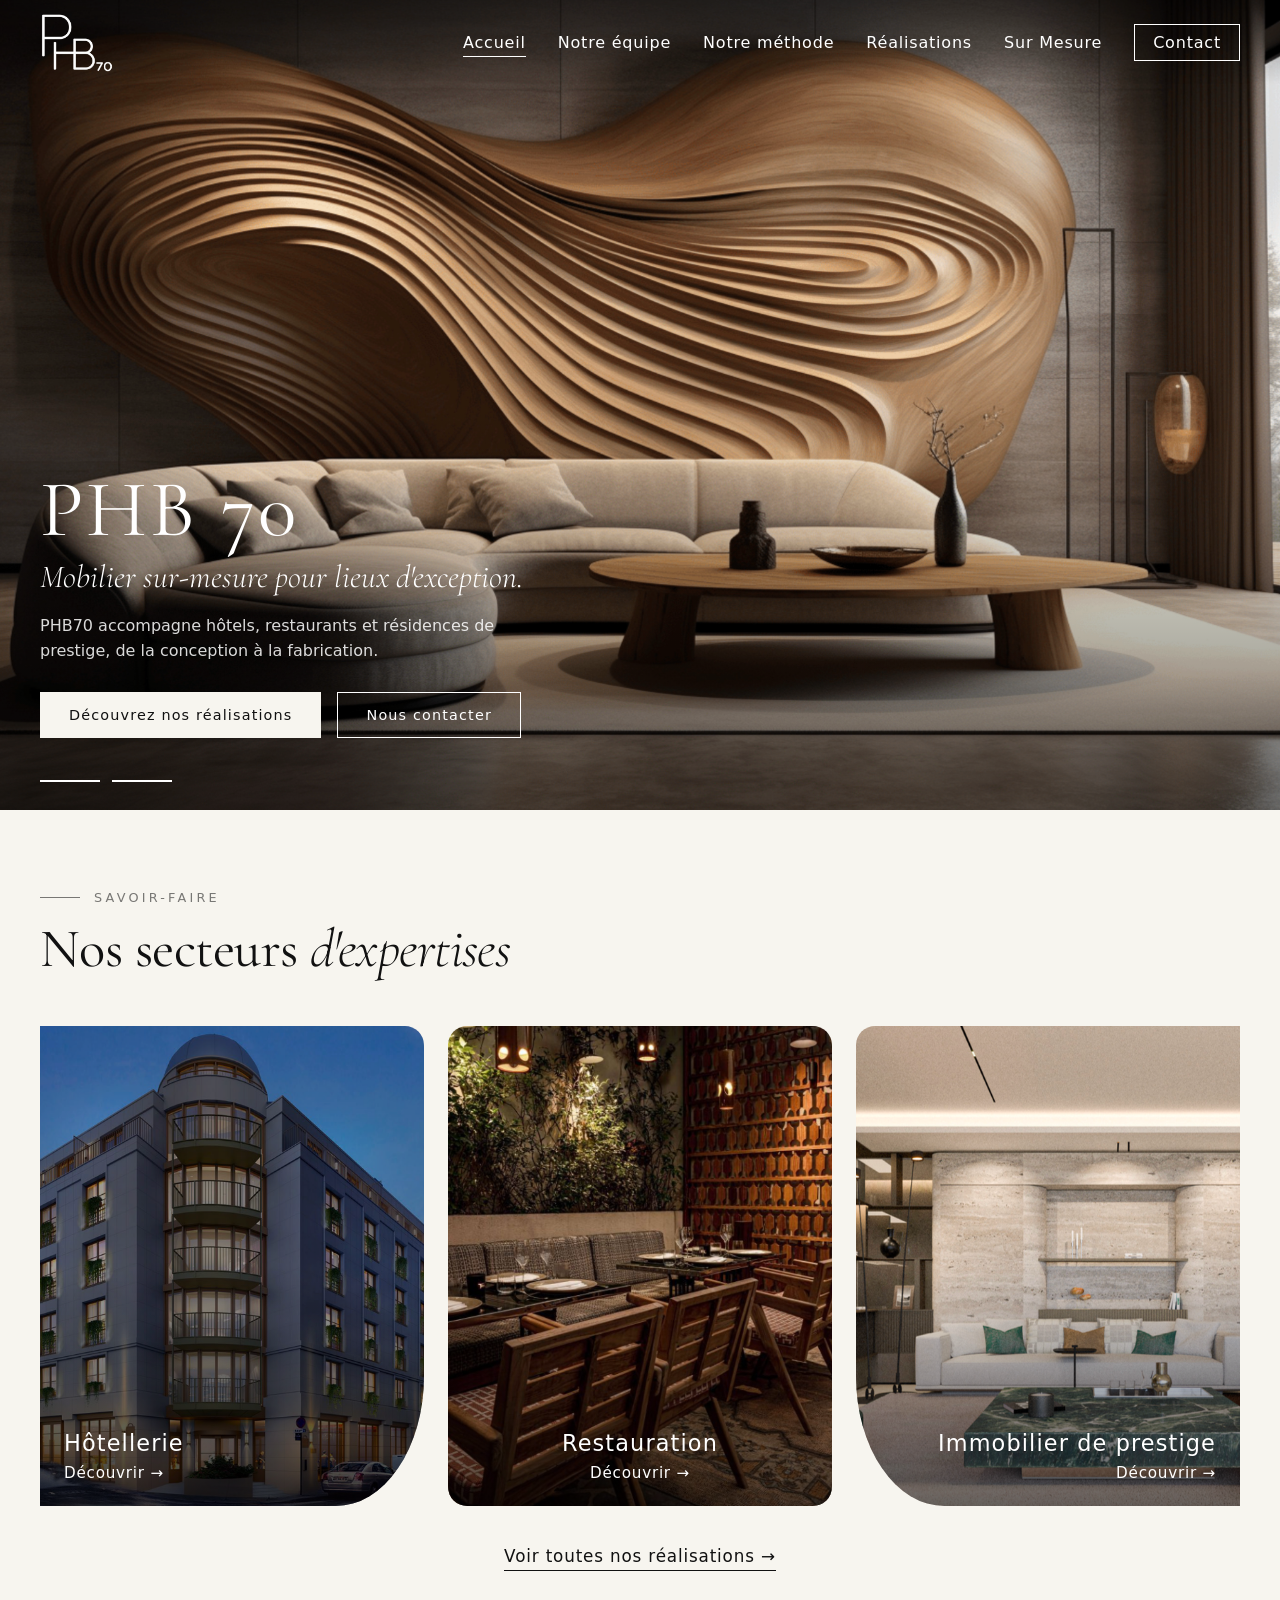
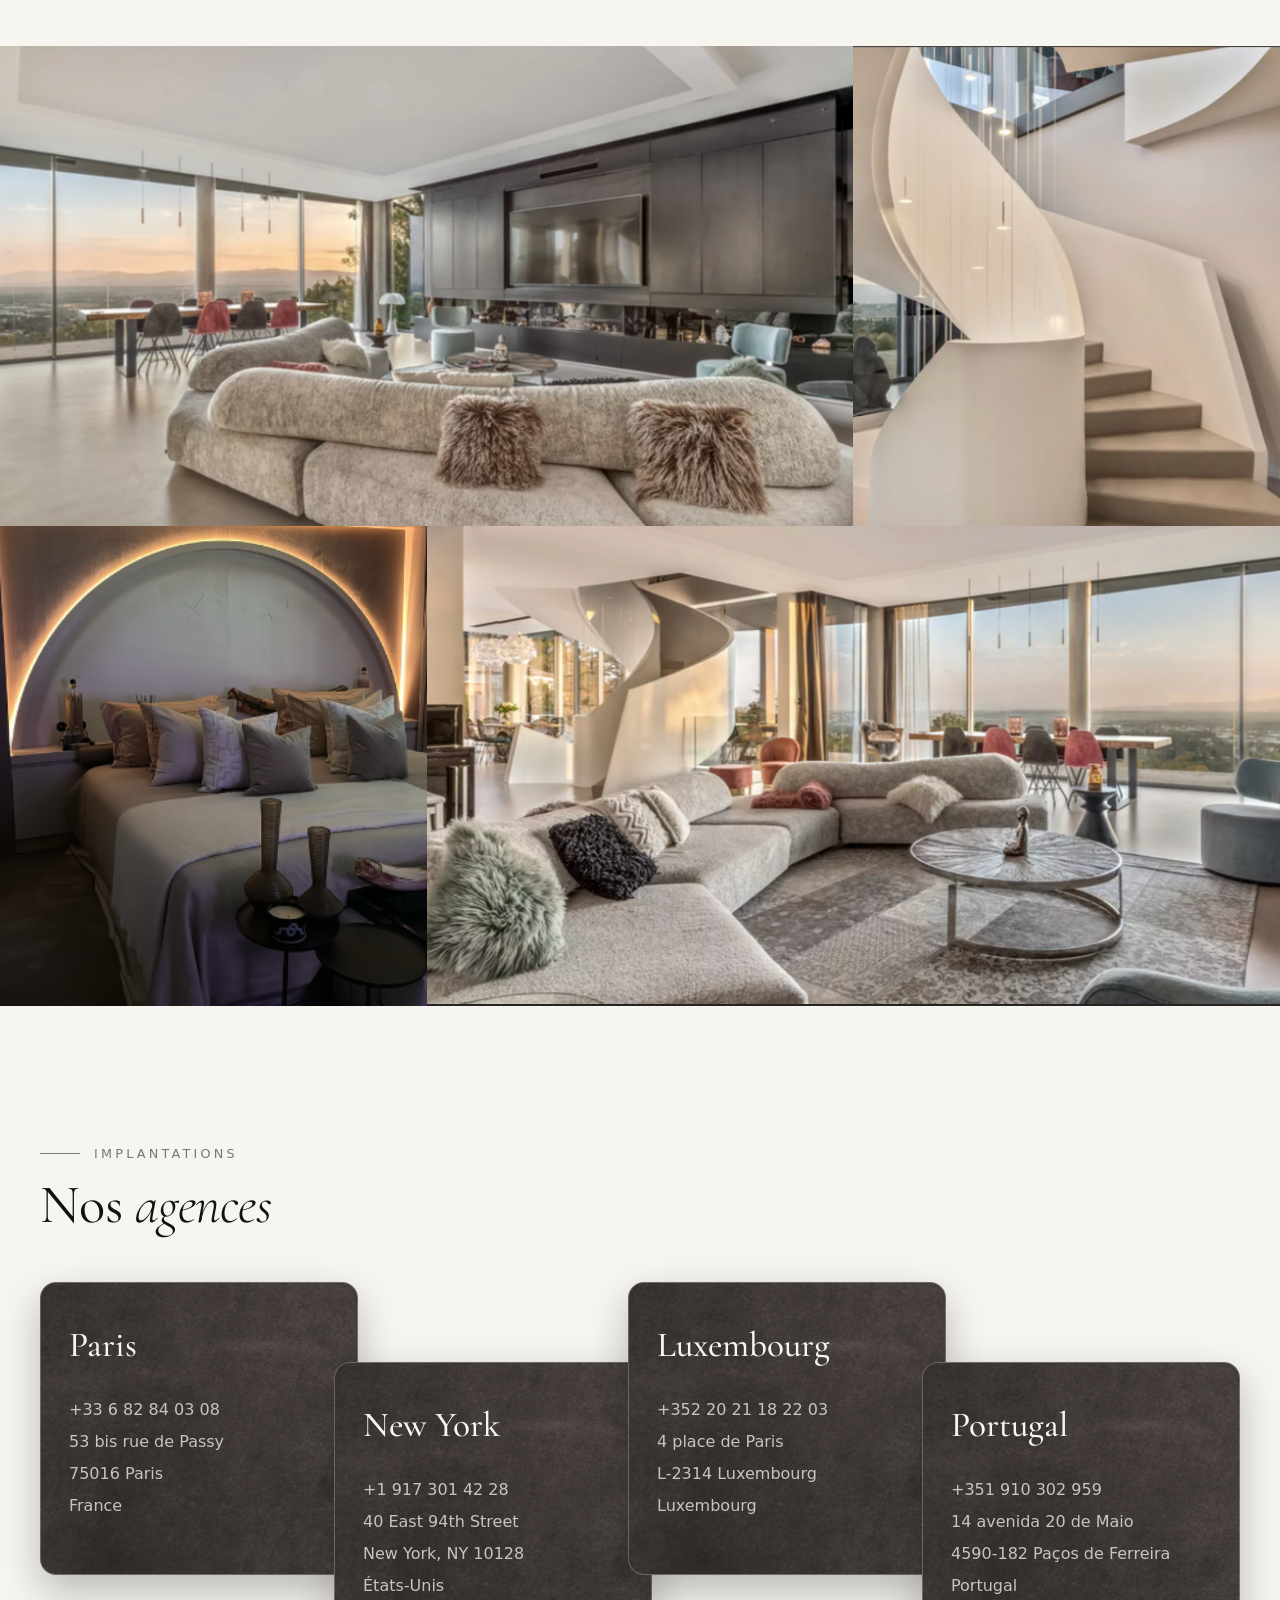
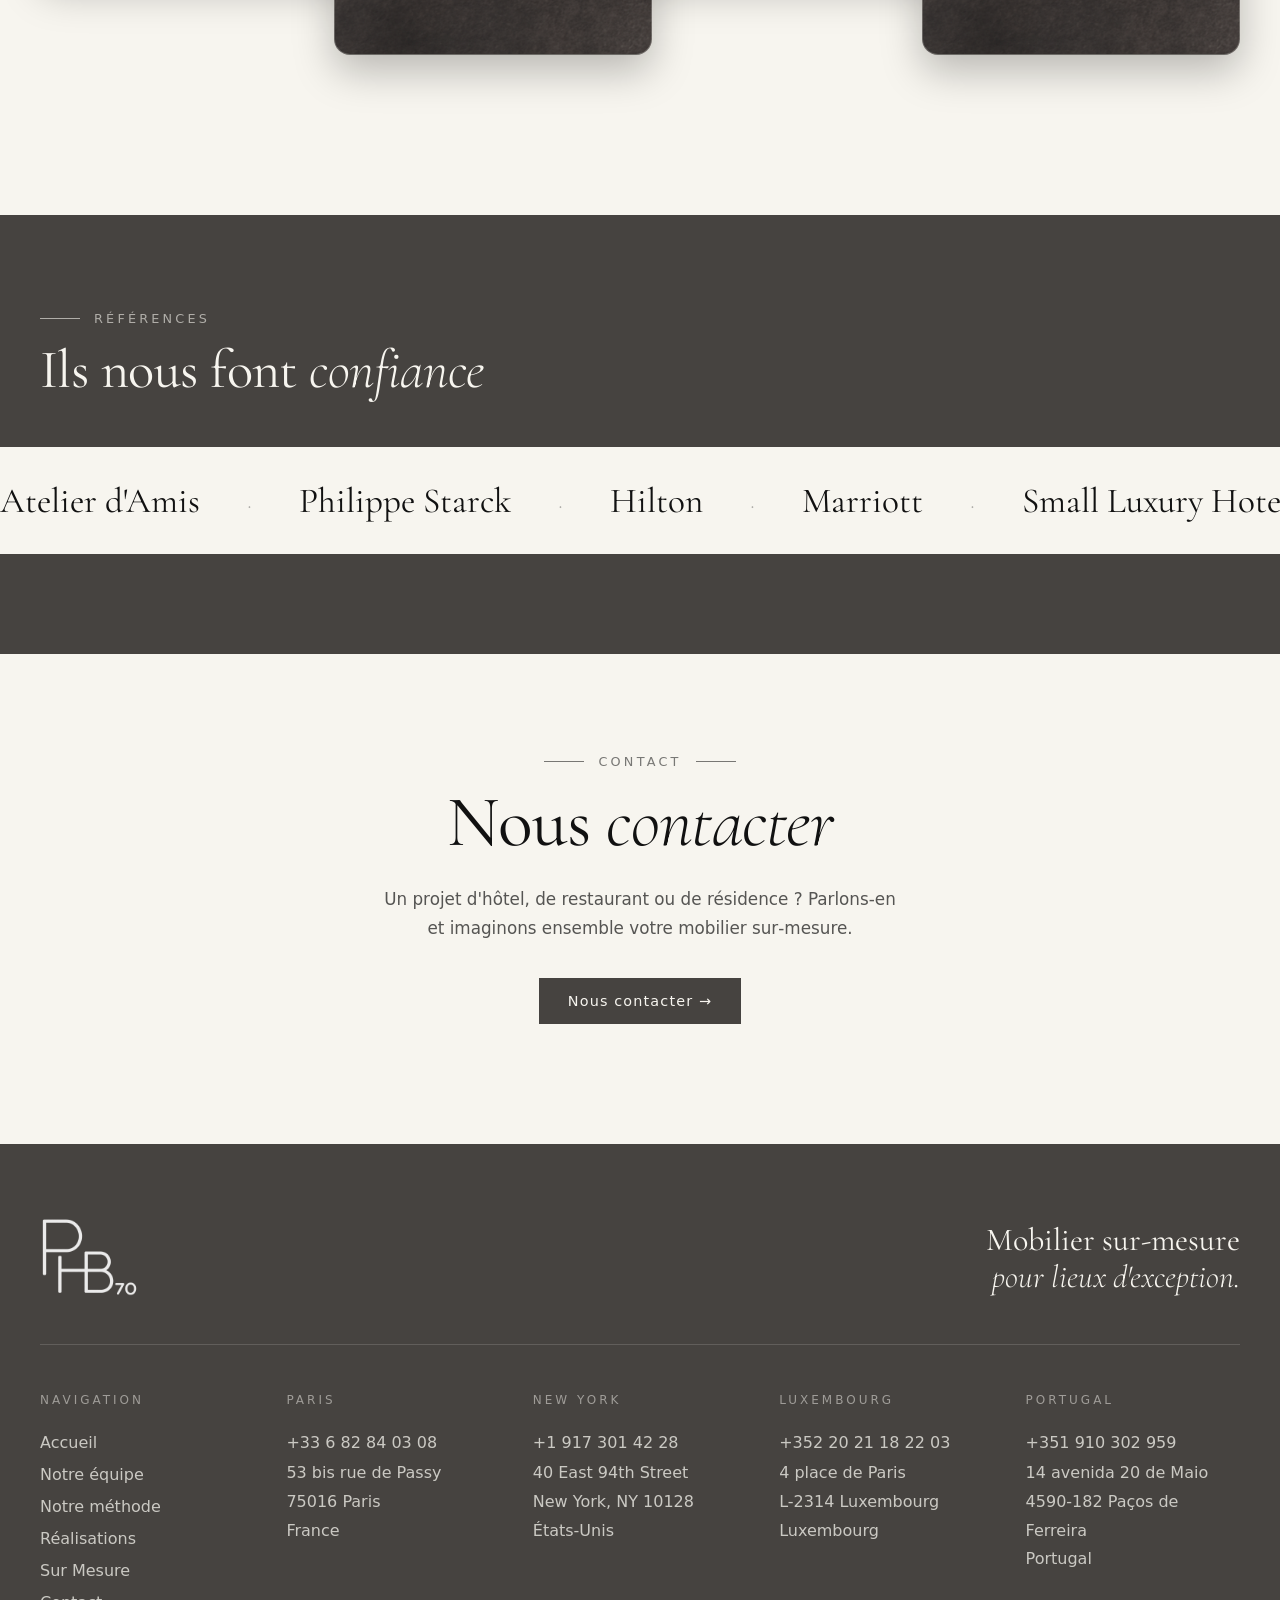
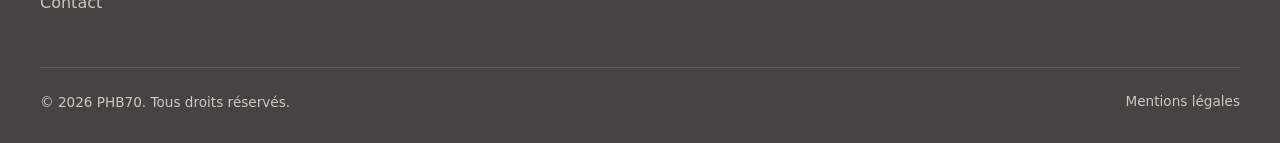
==== index.html @ 9720c7aa "Add styles and scripts for new "Sur Mesure" page; implement scroll animations for expertise cards an" ====
<!DOCTYPE html>
<html lang="fr">
<head>
  <meta charset="UTF-8">
  <meta name="viewport" content="width=device-width, initial-scale=1.0">
  <title>PHB70 — Meubles sur mesure</title>
  <link rel="preconnect" href="https://fonts.googleapis.com">
  <link rel="preconnect" href="https://fonts.gstatic.com" crossorigin>
  <link rel="stylesheet" href="https://fonts.googleapis.com/css2?family=Cormorant+Garamond:ital,wght@0,300;0,400;0,500;0,600;0,700;1,300;1,400&display=swap">
  <link rel="stylesheet" href="style.css">
</head>
<body>
  <header class="header header--transparent">
    <a href="index.html" class="header__logo" aria-label="PHB70 — Accueil">
      <img src="assets/logo.png" alt="Logo PHB70">
    </a>
    <nav class="header__nav">
      <ul>
        <li><a href="index.html" class="active">Accueil</a></li>
        <li><a href="equipe.html">Notre équipe</a></li>
        <li><a href="methode.html">Notre méthode</a></li>
        <li><a href="realisations.html">Réalisations</a></li>
        <li><a href="sur-mesure.html">Sur Mesure</a></li>
        <li><a href="contact.html" class="header__cta">Contact</a></li>
      </ul>
    </nav>
  </header>

  <main>
    <section class="carousel" aria-roledescription="carrousel" aria-label="Nos réalisations">
      <div class="carousel__track">
        <img class="carousel__slide is-active" src="assets/carrousel/slide-1.png" alt="Espace bar avec comptoir en marbre, tabourets et fauteuils en bois">
        <img class="carousel__slide" src="assets/carrousel/slide-2.png" alt="Salon avec sculpture murale en bois, canapé arrondi et table basse en bois massif">
      </div>

      <div class="carousel__text">
        <h1 class="carousel__title">PHB 70</h1>
        <p class="carousel__tagline">Mobilier sur&#8209;mesure pour lieux d'exception.</p>
        <p class="carousel__intro">PHB70 accompagne hôtels, restaurants et résidences de prestige, de la conception à la fabrication.</p>
        <div class="carousel__actions">
          <a class="btn btn--light" href="realisations.html">Découvrez nos réalisations</a>
          <a class="btn btn--outline" href="contact.html">Nous contacter</a>
        </div>
      </div>

      <div class="carousel__dots"></div>
    </section>

    <section class="expertises">
      <header class="section-head">
        <p class="section-eyebrow">Savoir-faire</p>
        <h2 class="section-title">Nos secteurs <em>d'expertises</em></h2>
      </header>

      <div class="expertises__grid">
        <article class="card card--arrondi">
          <img src="assets/expertises/hotellerie.png" alt="Façade d'un hôtel parisien éclairée à la tombée de la nuit">
          <div class="card__content">
            <h3 class="card__title">Hôtellerie</h3>
            <span class="card__more">Découvrir &rarr;</span>
          </div>
        </article>
        <article class="card card--centre">
          <img src="assets/expertises/restauration.png" alt="Salle de restaurant avec chaises en bois et banquettes">
          <div class="card__content">
            <h3 class="card__title">Restauration</h3>
            <span class="card__more">Découvrir &rarr;</span>
          </div>
        </article>
        <article class="card card--arrondi-inverse">
          <img src="assets/expertises/immobilier-prestige.png" alt="Salon haut de gamme avec table basse en marbre vert et cheminée">
          <div class="card__content">
            <h3 class="card__title">Immobilier de prestige</h3>
            <span class="card__more">Découvrir &rarr;</span>
          </div>
        </article>
      </div>

      <div class="expertises__link">
        <a href="realisations.html">Voir toutes nos réalisations &rarr;</a>
      </div>
    </section>

    <section class="galerie" aria-label="Galerie de réalisations">
      <img class="galerie__img galerie__img--1" src="assets/galerie/photo-1.png" alt="Grand salon avec canapé arrondi, mur de rangements sombres et baies vitrées">
      <img class="galerie__img galerie__img--2" src="assets/galerie/photo-2.png" alt="Escalier hélicoïdal blanc avec suspensions lumineuses">
      <img class="galerie__img galerie__img--3" src="assets/galerie/photo-3.png" alt="Chambre avec tête de lit en arche rétroéclairée">
      <img class="galerie__img galerie__img--4" src="assets/galerie/photo-4.png" alt="Séjour ouvert avec canapé modulable, escalier sculptural et vue panoramique">
    </section>

    <section class="agences">
      <header class="section-head">
        <p class="section-eyebrow">Implantations</p>
        <h2 class="section-title">Nos <em>agences</em></h2>
      </header>

      <div class="agences__list">
        <article class="agence">
          <div class="agence__body">
            <h3 class="agence__city">Paris</h3>
            <a class="agence__phone" href="tel:+33682840308">+33 6 82 84 03 08</a>
            <address class="agence__address">
              53 bis rue de Passy<br>
              75016 Paris<br>
              France
            </address>
          </div>
        </article>
        <article class="agence">
          <div class="agence__body">
            <h3 class="agence__city">New York</h3>
            <a class="agence__phone" href="tel:+19173014228">+1 917 301 42 28</a>
            <address class="agence__address">
              40 East 94th Street<br>
              New York, NY 10128<br>
              États-Unis
            </address>
          </div>
        </article>
        <article class="agence">
          <div class="agence__body">
            <h3 class="agence__city">Luxembourg</h3>
            <a class="agence__phone" href="tel:+3522021182203">+352 20 21 18 22 03</a>
            <address class="agence__address">
              4 place de Paris<br>
              L-2314 Luxembourg<br>
              Luxembourg
            </address>
          </div>
        </article>
        <article class="agence">
          <div class="agence__body">
            <h3 class="agence__city">Portugal</h3>
            <a class="agence__phone" href="tel:+351910302959">+351 910 302 959</a>
            <address class="agence__address">
              14 avenida 20 de Maio<br>
              4590-182 Paços de Ferreira<br>
              Portugal
            </address>
          </div>
        </article>
      </div>
    </section>

    <section class="confiance">
      <header class="section-head">
        <p class="section-eyebrow">Références</p>
        <h2 class="section-title">Ils nous font <em>confiance</em></h2>
      </header>

      <!-- Bandeau défilant : la liste est dupliquée pour une boucle continue -->
      <div class="marquee">
        <div class="marquee__track">
          <ul class="marquee__list">
            <li>Atelier d'Amis</li>
            <li>Philippe Starck</li>
            <li>Hilton</li>
            <li>Marriott</li>
            <li>Small Luxury Hotels</li>
            <li>Luteca</li>
            <li>V&amp;F Architecture</li>
            <li>Empreinte Design</li>
            <li>Hôtel Norman</li>
          </ul>
          <ul class="marquee__list" aria-hidden="true">
            <li>Atelier d'Amis</li>
            <li>Philippe Starck</li>
            <li>Hilton</li>
            <li>Marriott</li>
            <li>Small Luxury Hotels</li>
            <li>Luteca</li>
            <li>V&amp;F Architecture</li>
            <li>Empreinte Design</li>
            <li>Hôtel Norman</li>
          </ul>
        </div>
      </div>
    </section>

    <section class="contact-cta">
      <div class="contact-cta__inner">
        <header class="section-head">
          <p class="section-eyebrow">Contact</p>
          <h2 class="section-title">Nous <em>contacter</em></h2>
        </header>
        <div class="contact-cta__side">
          <p class="contact-cta__text">Un projet d'hôtel, de restaurant ou de résidence&nbsp;? Parlons-en et imaginons ensemble votre mobilier sur&#8209;mesure.</p>
          <a class="btn btn--dark" href="contact.html">Nous contacter &rarr;</a>
        </div>
      </div>
    </section>
  </main>

  <footer class="footer">
    <div class="footer__top">
      <a href="index.html" class="footer__logo" aria-label="PHB70 — Accueil">
        <img src="assets/logo.png" alt="Logo PHB70">
      </a>
      <p class="footer__tagline">Mobilier sur&#8209;mesure<br><em>pour lieux d'exception.</em></p>
    </div>

    <div class="footer__grid">
      <div class="footer__col">
        <h3 class="footer__heading">Navigation</h3>
        <ul class="footer__nav">
          <li><a class="footer__link" href="index.html">Accueil</a></li>
          <li><a class="footer__link" href="equipe.html">Notre équipe</a></li>
          <li><a class="footer__link" href="methode.html">Notre méthode</a></li>
          <li><a class="footer__link" href="realisations.html">Réalisations</a></li>
          <li><a class="footer__link" href="sur-mesure.html">Sur Mesure</a></li>
          <li><a class="footer__link" href="contact.html">Contact</a></li>
        </ul>
      </div>
      <div class="footer__col">
        <h3 class="footer__heading">Paris</h3>
        <a class="footer__link" href="tel:+33682840308">+33 6 82 84 03 08</a>
        <address class="footer__address">53 bis rue de Passy<br>75016 Paris<br>France</address>
      </div>
      <div class="footer__col">
        <h3 class="footer__heading">New York</h3>
        <a class="footer__link" href="tel:+19173014228">+1 917 301 42 28</a>
        <address class="footer__address">40 East 94th Street<br>New York, NY 10128<br>États-Unis</address>
      </div>
      <div class="footer__col">
        <h3 class="footer__heading">Luxembourg</h3>
        <a class="footer__link" href="tel:+3522021182203">+352 20 21 18 22 03</a>
        <address class="footer__address">4 place de Paris<br>L-2314 Luxembourg<br>Luxembourg</address>
      </div>
      <div class="footer__col">
        <h3 class="footer__heading">Portugal</h3>
        <a class="footer__link" href="tel:+351910302959">+351 910 302 959</a>
        <address class="footer__address">14 avenida 20 de Maio<br>4590-182 Paços de Ferreira<br>Portugal</address>
      </div>
    </div>

    <div class="footer__bottom">
      <p>&copy; 2026 PHB70. Tous droits réservés.</p>
      <a class="footer__link" href="#">Mentions légales</a>
    </div>
  </footer>

  <script src="header.js"></script>
  <script src="carousel.js"></script>
  <script src="reveal.js"></script>
</body>
</html>
---- style.css ----
*,
*::before,
*::after {
  box-sizing: border-box;
  margin: 0;
  padding: 0;
}

body {
  font-family: system-ui, -apple-system, "Segoe UI", Roboto, sans-serif;
  color: #111;
  background: #F7F5EF;
}

/* ===== Header ===== */
.header {
  display: flex;
  align-items: center;
  justify-content: space-between;
  padding: 12px 40px;
  border-bottom: 1px solid #e5e5e5;
  background: #F7F5EF;
}

.header__logo img {
  display: block;
  height: 60px;
  width: auto;
}

.header__nav ul {
  display: flex;
  gap: 32px;
  list-style: none;
}

.header__nav a {
  color: #111;
  text-decoration: none;
  font-size: 1rem;
  letter-spacing: 0.05em;
  padding-bottom: 4px;
  border-bottom: 1px solid transparent;
  transition: border-color 0.2s;
}

.header__nav a:hover,
.header__nav a.active {
  border-bottom-color: #111;
}

/* Bouton Contact encadré */
.header__nav a.header__cta {
  border: 1px solid #111;
  padding: 8px 18px;
  transition: background-color 0.2s, color 0.2s;
}

.header__nav a.header__cta:hover,
.header__nav a.header__cta.active {
  background: #111;
  color: #fff;
  border-color: #111;
}

@media (max-width: 600px) {
  .header {
    padding: 10px 16px;
  }

  .header__logo img {
    height: 44px;
  }
}

@media (max-width: 900px) {
  .header {
    flex-direction: column;
    gap: 12px;
  }

  .header__nav ul {
    flex-wrap: wrap;
    justify-content: center;
    gap: 12px 20px;
  }

  .header__nav a {
    font-size: 0.9rem;
  }
}

/* ===== Header transparent (page d'accueil) ===== */
.header--transparent {
  position: fixed;
  top: 0;
  left: 0;
  right: 0;
  z-index: 100;
  background: transparent;
  border-bottom-color: transparent;
  transition: background-color 0.3s, border-color 0.3s, transform 0.3s ease;
}

/* Header caché quand on descend */
.header--transparent.is-hidden {
  transform: translateY(-100%);
}

/* Léger dégradé sombre pour que le texte blanc reste lisible sur les photos */
.header--transparent::before {
  content: "";
  position: absolute;
  inset: 0;
  z-index: -1;
  background: linear-gradient(to bottom, rgba(0, 0, 0, 0.45), transparent);
  transition: opacity 0.3s;
}

/* Logo et liens en blanc tant que le header est transparent */
.header--transparent .header__logo img {
  filter: invert(1);
  transition: filter 0.3s;
}

.header--transparent .header__nav a {
  color: #fff;
}

.header--transparent .header__nav a:hover,
.header--transparent .header__nav a.active {
  border-bottom-color: #fff;
}

.header--transparent .header__nav a.header__cta {
  border-color: #fff;
}

.header--transparent .header__nav a.header__cta:hover {
  background: #fff;
  color: #111;
}

/* Une fois qu'on a scrollé : header blanc normal */
.header--transparent.is-scrolled {
  background: rgba(247, 245, 239, 0.4);
  -webkit-backdrop-filter: blur(10px);
  backdrop-filter: blur(10px);
  border-bottom-color: transparent;
}

.header--transparent.is-scrolled::before {
  opacity: 0;
}

.header--transparent.is-scrolled .header__logo img {
  filter: none;
}

.header--transparent.is-scrolled .header__nav a {
  color: #111;
}

.header--transparent.is-scrolled .header__nav a:hover,
.header--transparent.is-scrolled .header__nav a.active {
  border-bottom-color: #111;
}

.header--transparent.is-scrolled .header__nav a.header__cta {
  border-color: #111;
}

.header--transparent.is-scrolled .header__nav a.header__cta:hover {
  background: #111;
  color: #fff;
}

/* ===== Carrousel ===== */
.carousel {
  position: relative;
  width: 100%;
  height: 90vh;
  min-height: 320px;
  overflow: hidden;
  background: #111;
}

.carousel__slide {
  position: absolute;
  inset: 0;
  width: 100%;
  height: 100%;
  object-fit: cover;
  opacity: 0;
  transition: opacity 0.8s ease;
}

.carousel__slide.is-active {
  opacity: 1;
}

/* Dégradé sombre en bas pour la lisibilité du texte */
.carousel::after {
  content: "";
  position: absolute;
  inset: 0;
  background: linear-gradient(to top, rgba(0, 0, 0, 0.5), transparent 50%);
  pointer-events: none;
}

/* Texte sur le carrousel, en bas à gauche au-dessus des barres */
.carousel__text {
  position: absolute;
  left: 40px;
  bottom: 72px;
  z-index: 1;
  color: #fff;
  max-width: 700px;
}

/* Même police élégante que les titres de section */
.carousel__title {
  font-family: "Cormorant Garamond", Georgia, serif;
  font-size: 5rem;
  font-weight: 400;
  letter-spacing: 0.04em;
  line-height: 1;
}

.carousel__tagline {
  margin-top: 8px;
  font-family: "Cormorant Garamond", Georgia, serif;
  font-style: italic;
  font-weight: 300;
  font-size: 2rem;
  line-height: 1.2;
}

.carousel__intro {
  margin-top: 16px;
  max-width: 520px;
  font-size: 1rem;
  line-height: 1.6;
  color: rgba(255, 255, 255, 0.85);
}

/* Boutons sur le carrousel */
.carousel__actions {
  display: flex;
  flex-wrap: wrap;
  gap: 16px;
  margin-top: 28px;
}

.btn {
  display: inline-block;
  padding: 14px 28px;
  font-size: 0.9rem;
  letter-spacing: 0.08em;
  text-decoration: none;
  border: 1px solid #fff;
  transition: background-color 0.25s, color 0.25s, border-color 0.25s;
}

/* Bouton plein : fond crème, texte foncé */
.btn--light {
  background: #F7F5EF;
  border-color: #F7F5EF;
  color: #111;
}

.btn--light:hover {
  background: transparent;
  color: #fff;
  border-color: #fff;
}

/* Bouton contour : transparent, texte blanc */
.btn--outline {
  background: transparent;
  color: #fff;
}

.btn--outline:hover {
  background: #fff;
  color: #111;
}

.carousel__dots {
  z-index: 1;
  position: absolute;
  bottom: 28px;
  left: 40px;
  display: flex;
  gap: 12px;
}

/* Barres de progression */
.carousel__bar {
  position: relative;
  width: 60px;
  height: 2px;
  padding: 0;
  border: none;
  background: rgba(255, 255, 255, 0.35);
  cursor: pointer;
}

/* Zone cliquable plus haute que la barre */
.carousel__bar::before {
  content: "";
  position: absolute;
  inset: -10px 0;
}

.carousel__fill {
  position: absolute;
  inset: 0;
  background: #fff;
  transform: scaleX(0);
  transform-origin: left;
}

.carousel__bar.is-done .carousel__fill {
  transform: scaleX(1);
}

.carousel__bar.is-active .carousel__fill {
  animation: carousel-fill var(--carousel-delay, 5000ms) linear forwards;
}

@keyframes carousel-fill {
  from { transform: scaleX(0); }
  to   { transform: scaleX(1); }
}

@media (max-width: 600px) {
  .carousel {
    height: 65vh;
  }

  .carousel__dots {
    left: 16px;
    bottom: 20px;
  }

  .carousel__text {
    left: 16px;
    right: 16px;
    bottom: 56px;
  }

  .carousel__title {
    font-size: 3rem;
  }

  .carousel__tagline {
    font-size: 1.4rem;
  }

  .carousel__intro {
    font-size: 0.9rem;
  }

  .carousel__actions {
    gap: 10px;
    margin-top: 20px;
  }

  .btn {
    padding: 12px 18px;
    font-size: 0.8rem;
  }
}

/* ===== Nos secteurs d'expertises ===== */
.expertises {
  padding: 80px 40px;
}

/* ===== Titres de section =====
   Petite ligne d'intro (numéro + thème) puis un grand titre
   en police élégante, avec un mot en italique. */
.section-head {
  max-width: 1300px; /* aligné sur le bord gauche des cartes */
  margin: 0 auto;
}

.section-eyebrow {
  display: flex;
  align-items: center;
  gap: 14px;
  font-size: 0.8rem;
  text-transform: uppercase;
  letter-spacing: 0.25em;
  color: rgba(17, 17, 17, 0.55);
  margin-bottom: 16px;
}

/* Petit trait avant le numéro */
.section-eyebrow::before {
  content: "";
  width: 40px;
  height: 1px;
  background: currentColor;
}

.section-title {
  font-family: "Cormorant Garamond", Georgia, serif;
  font-size: 3.4rem;
  font-weight: 400;
  line-height: 1.05;
  letter-spacing: -0.01em;
}

.section-title em {
  font-style: italic;
  font-weight: 300;
}

.expertises__grid {
  display: grid;
  grid-template-columns: repeat(3, 1fr);
  gap: 24px;
  max-width: 1300px;
  margin: 48px auto 0;
}

/* Lien "Voir toutes nos réalisations" */
.expertises__link {
  margin-top: 40px;
  text-align: center;
}

.expertises__link a {
  color: #111;
  text-decoration: none;
  font-size: 1.05rem;
  letter-spacing: 0.05em;
  padding-bottom: 4px;
  border-bottom: 1px solid #111;
  transition: opacity 0.2s;
}

.expertises__link a:hover {
  opacity: 0.6;
}

/* Carte : photo + titre en bas sur un dégradé sombre */
.card {
  position: relative;
  aspect-ratio: 4 / 5;
  overflow: hidden;
  background: #111;
}

/* Forme arrondie : petit arrondi en haut à droite, grand arrondi en bas à droite */
.card--arrondi {
  border-radius: 0 5% 23% 0 / 0 4% 27% 0;
}

/* Même forme, en miroir : arrondis à gauche */
.card--arrondi-inverse {
  border-radius: 5% 0 0 23% / 4% 0 0 27%;
}

/* Titre aligné à droite sur la carte Immobilier de prestige */
.card--arrondi-inverse .card__content {
  left: auto;
  right: 24px;
  text-align: right;
}

/* Carte centrale : tous les coins arrondis, titre centré */
.card--centre {
  border-radius: 5% / 4%;
}

.card--centre .card__content {
  left: 24px;
  right: 24px;
  text-align: center;
}

.card img {
  width: 100%;
  height: 100%;
  object-fit: cover;
  display: block;
}

.card::after {
  content: "";
  position: absolute;
  inset: 0;
  background: linear-gradient(to top, rgba(0, 0, 0, 0.6), transparent 50%);
  pointer-events: none;
}

/* Au survol : la carte se soulève et une ombre apparaît derrière.
   On utilise "translate" (et pas "transform") pour ne pas gêner
   l'animation d'apparition au scroll. */
.card {
  transition: translate 0.4s ease, box-shadow 0.4s ease;
}

.card:hover {
  translate: 0 -12px;
  box-shadow: 0 32px 70px rgba(0, 0, 0, 0.45);
}

/* Bloc texte en bas de la carte : titre + "Découvrir" */
.card__content {
  position: absolute;
  left: 24px;
  bottom: 24px;
  z-index: 1;
  color: #fff;
}

.card__title {
  font-size: 1.4rem;
  font-weight: 400;
  letter-spacing: 0.05em;
}

.card__more {
  display: inline-block;
  margin-top: 8px;
  font-size: 0.95rem;
  letter-spacing: 0.05em;
}


@media (max-width: 900px) {
  .expertises__grid {
    grid-template-columns: 1fr;
    max-width: 500px;
  }
}

@media (max-width: 600px) {
  .expertises {
    padding: 56px 16px;
  }

  .section-title {
    font-size: 2.4rem;
  }

  .section-eyebrow {
    font-size: 0.7rem;
    margin-bottom: 12px;
  }
}

/* ===== Galerie (4 photos) =====
   Mosaïque : grande + petite en haut, petite + grande en bas */
.galerie {
  display: grid;
  grid-template-columns: repeat(12, 1fr);
  grid-auto-rows: 480px;
  gap: 0; /* images collées */
  margin-bottom: 100px; /* toute la largeur de l'écran */
}

.galerie__img {
  width: 100%;
  height: 100%;
  object-fit: cover;
  display: block;
}

.galerie__img--1 { grid-column: span 8; }
.galerie__img--2 { grid-column: span 4; }
.galerie__img--3 { grid-column: span 4; }
.galerie__img--4 { grid-column: span 8; }

@media (max-width: 900px) {
  .galerie {
    grid-auto-rows: 320px;
  }
}

@media (max-width: 600px) {
  .galerie {
    grid-template-columns: 1fr;
    grid-auto-rows: 260px;
    margin-bottom: 64px;
  }

  .galerie__img--1,
  .galerie__img--2,
  .galerie__img--3,
  .galerie__img--4 {
    grid-column: auto;
  }
}

/* ===== Nos agences ===== */
/* Titre au-dessus, cartes en dessous */
.agences {
  display: flex;
  flex-direction: column;
  gap: 48px;
  max-width: 1400px;
  margin: 0 auto;
  padding: 40px 40px 80px;
}

/* Le titre s'aligne sur le bord gauche des cartes d'agences */
.agences .section-head {
  max-width: none;
  margin: 0;
}

/* 4 cartes côte à côte, en quinconce (une haute, une basse)
   et qui se chevauchent un peu */
.agences__list {
  display: flex;
  align-items: flex-start;
  flex: 1;
  min-width: 0;
  padding-bottom: 80px; /* place pour les cartes décalées vers le bas */
}

/* Carte d'agence */
.agence {
  position: relative;
  flex: 1;
  min-width: 0;
  background: #3D3A38 url("assets/textures/carte-visite.png") center / cover no-repeat;
  color: rgba(247, 245, 239, 0.75);
  padding: 40px 28px 52px;
  border: 1px solid rgba(247, 245, 239, 0.25);
  border-radius: 16px;
  box-shadow: 0 16px 40px rgba(0, 0, 0, 0.25);
}

/* Chevauchement : chaque carte recouvre un peu la précédente */
.agence + .agence {
  margin-left: -24px;
}

/* Quinconce : les cartes 2 et 4 sont décalées vers le bas */
.agence:nth-child(even) {
  margin-top: 80px;
}

.agence__city {
  font-family: "Cormorant Garamond", Georgia, serif;
  font-size: 2.2rem;
  font-weight: 500;
  color: #F7F5EF;
  margin-bottom: 28px;
}

.agence__phone,
.agence__address {
  font-size: 1rem;
  line-height: 2;
}

.agence__phone {
  display: inline-block;
  color: inherit;
  text-decoration: none;
}

.agence__phone:hover {
  color: #F7F5EF;
}

.agence__address {
  font-style: normal;
}

/* Écrans moyens : titre au-dessus, 2 cartes par ligne */
@media (max-width: 1100px) {
  .agences {
    gap: 32px;
  }

  /* 2 cartes par ligne, quinconce conservé, sans chevauchement */
  .agences__list {
    display: grid;
    grid-template-columns: repeat(2, 1fr);
    gap: 24px;
    padding-bottom: 40px;
  }

  .agence + .agence {
    margin-left: 0;
  }

  .agence:nth-child(even) {
    margin-top: 40px;
  }
}

/* Mobile : 1 carte par ligne */
@media (max-width: 600px) {
  .agences {
    padding: 24px 16px 56px;
  }

  /* 1 carte par ligne, sans décalage */
  .agences__list {
    grid-template-columns: 1fr;
    padding-bottom: 0;
  }

  .agence {
    padding: 36px 28px 44px;
  }

  .agence:nth-child(even) {
    margin-top: 0;
  }
}

/* ===== Ils nous font confiance ===== */
.confiance {
  padding: 96px 0 100px;
  margin-bottom: 100px;
  background: #464340;
}

/* Titre en clair sur le fond foncé */
.confiance .section-title {
  color: #F7F5EF;
}

.confiance .section-eyebrow {
  color: rgba(247, 245, 239, 0.6);
}

.confiance .section-head {
  padding: 0 40px;
  box-sizing: content-box;
}

/* Bandeau défilant, couleur crème du fond du site */
.marquee {
  margin-top: 48px;
  overflow: hidden;
  padding: 32px 0;
  background: #F7F5EF;
}

.marquee__track {
  display: flex;
  width: max-content;
  animation: marquee 40s linear infinite;
}

.marquee__list {
  display: flex;
  list-style: none;
}

.marquee__list li {
  font-family: "Cormorant Garamond", Georgia, serif;
  font-size: 2.2rem;
  font-weight: 400;
  white-space: nowrap;
  color: #111;
}

/* Petit losange entre chaque nom */
.marquee__list li::after {
  content: "◆";
  font-size: 0.6rem;
  vertical-align: middle;
  margin: 0 48px;
  color: rgba(17, 17, 17, 0.35);
}

@keyframes marquee {
  from { transform: translateX(0); }
  to   { transform: translateX(-50%); }
}

@media (max-width: 600px) {
  .confiance {
    padding: 56px 0 64px;
    margin-bottom: 64px;
  }

  .confiance .section-head {
    padding: 0 16px;
  }

  .marquee {
    margin-top: 32px;
    padding: 24px 0;
  }

  .marquee__list li {
    font-size: 1.6rem;
  }

  .marquee__list li::after {
    margin: 0 28px;
  }
}

@media (prefers-reduced-motion: reduce) {
  .marquee__track {
    animation-duration: 120s;
  }
}

/* ===== Nous contacter =====
   Bloc centré : intro, grand titre, phrase, bouton */
.contact-cta {
  padding: 0 40px 120px;
}

.contact-cta__inner {
  max-width: 1300px;
  margin: 0 auto;
  display: flex;
  flex-direction: column;
  align-items: center;
  text-align: center;
}

.contact-cta .section-head {
  margin: 0;
}

/* Intro centrée avec un petit trait de chaque côté */
.contact-cta .section-eyebrow {
  justify-content: center;
}

.contact-cta .section-eyebrow::after {
  content: "";
  width: 40px;
  height: 1px;
  background: currentColor;
}

.contact-cta .section-title {
  font-size: 4.5rem;
}

.contact-cta__side {
  max-width: 520px;
  margin-top: 24px;
}

.contact-cta__text {
  font-size: 1.05rem;
  line-height: 1.7;
  color: rgba(17, 17, 17, 0.7);
  margin-bottom: 36px;
}

/* Bouton foncé (sur fond clair) */
.btn--dark {
  background: #464340; /* même couleur que la section "Ils nous font confiance" */
  border-color: #464340;
  color: #F7F5EF;
}

.btn--dark:hover {
  background: transparent;
  color: #464340;
}

@media (max-width: 600px) {
  .contact-cta {
    padding: 0 16px 72px;
  }

  .contact-cta .section-title {
    font-size: 3rem;
  }
}

/* ===== Page Notre équipe ===== */
.team-intro {
  max-width: 1300px;
  margin: 0 auto;
  padding: 96px 40px 64px;
  box-sizing: content-box;
  display: flex;
  justify-content: space-between;
  align-items: flex-end;
  gap: 48px;
}

.team-intro .section-head {
  margin: 0;
}

.team-intro .section-title {
  font-size: 4.5rem;
}

.team-intro__text {
  max-width: 440px;
  font-size: 1.05rem;
  line-height: 1.7;
  color: rgba(17, 17, 17, 0.7);
}

.team {
  max-width: 1300px;
  margin: 0 auto;
  padding: 0 40px 120px;
  box-sizing: content-box;
}

/* Une personne par bloc : texte dans un cadre fin,
   photo qui déborde du cadre (à droite puis à gauche, en alternance) */
.member {
  position: relative;
  padding-bottom: 80px; /* place pour la photo qui dépasse en bas */
}

.member + .member {
  margin-top: 120px;
}

.member__frame {
  border: 1px solid rgba(17, 17, 17, 0.2);
  padding: 64px 96px 72px;
}

/* Photo à droite : le cadre laisse la place à droite */
.member--right .member__frame {
  margin-right: 110px;
  padding-right: 190px;
}

/* Photo à gauche : le cadre laisse la place à gauche */
.member--left .member__frame {
  margin-left: 110px;
  padding-left: 190px;
}

.member__photo {
  position: absolute;
  top: 80px;
  width: 260px;
  aspect-ratio: 2 / 3;
  background: #464340;
  overflow: hidden;
  box-shadow: 0 40px 90px rgba(0, 0, 0, 0.55);
}

.member--right .member__photo { right: 0; }
.member--left .member__photo { left: 0; }

.member__photo img {
  width: 100%;
  height: 100%;
  object-fit: cover;
  display: block;
}

.member__role {
  font-size: 0.8rem;
  text-transform: uppercase;
  letter-spacing: 0.25em;
  color: rgba(17, 17, 17, 0.55);
  margin-bottom: 28px;
}

.member__name {
  font-family: "Cormorant Garamond", Georgia, serif;
  font-size: 4rem;
  font-weight: 400;
  line-height: 1.05;
}

.member__name em {
  font-style: inherit;
}

/* Petit trait sous le nom */
.member__line {
  display: block;
  width: 56px;
  height: 1px;
  background: #464340;
  margin: 32px 0;
}

.member__text {
  font-size: 1rem;
  line-height: 1.9;
  text-align: justify;
  color: rgba(17, 17, 17, 0.7);
}

@media (max-width: 900px) {
  .team-intro {
    flex-direction: column;
    align-items: flex-start;
    gap: 24px;
  }

  /* Tablette / mobile : photo au-dessus, cadre en dessous */
  .member {
    padding-bottom: 0;
  }

  .member__photo {
    position: relative;
    top: auto;
    left: auto !important;
    right: auto !important;
    width: min(260px, 60%);
    margin-bottom: -80px;
    z-index: 1;
  }

  .member--right .member__photo {
    margin-left: auto;
    margin-right: 24px;
  }

  .member--left .member__photo {
    margin-left: 24px;
  }

  .member--right .member__frame,
  .member--left .member__frame {
    margin: 0;
    padding: 128px 48px 64px;
    min-height: 0;
  }

  /* Photo au-dessus du cadre dans l'ordre d'affichage */
  .member {
    display: flex;
    flex-direction: column-reverse;
  }
}

@media (max-width: 600px) {
  .team-intro {
    padding: 56px 16px 40px;
  }

  .team-intro .section-title {
    font-size: 3rem;
  }

  .team {
    padding: 0 16px 72px;
  }

  .member + .member {
    margin-top: 72px;
  }

  .member--right .member__frame,
  .member--left .member__frame {
    padding: 112px 24px 48px;
  }

  .member__text {
    text-align: left;
  }

  .member__name {
    font-size: 2.6rem;
  }
}

/* TEXTE TEMPORAIRE des pages vides : à supprimer */
.placeholder-page {
  max-width: 800px;
  margin: 0 auto;
  padding: 80px 16px 100px;
  line-height: 1.7;
}

.placeholder-page h1 {
  margin-bottom: 32px;
}

.placeholder-page p + p {
  margin-top: 1.2em;
}

/* ===== Footer ===== */
.footer {
  background: #464340;
  color: rgba(247, 245, 239, 0.75);
  padding: 72px 40px 32px;
}

.footer__top,
.footer__grid,
.footer__bottom {
  max-width: 1300px;
  margin: 0 auto;
}

/* Logo + phrase d'accroche */
.footer__top {
  display: flex;
  align-items: flex-end;
  justify-content: space-between;
  gap: 32px;
  padding-bottom: 48px;
  border-bottom: 1px solid rgba(247, 245, 239, 0.15);
}

.footer__logo img {
  display: block;
  height: 80px;
  width: auto;
  filter: invert(1); /* logo en clair */
  opacity: 0.9;
}

.footer__tagline {
  font-family: "Cormorant Garamond", Georgia, serif;
  font-size: 2rem;
  line-height: 1.15;
  color: #F7F5EF;
  text-align: right;
}

.footer__tagline em {
  font-style: italic;
  font-weight: 300;
}

/* Colonnes : navigation + 4 agences */
.footer__grid {
  display: grid;
  grid-template-columns: repeat(5, 1fr);
  gap: 32px;
  padding: 48px 0;
}

.footer__heading {
  font-size: 0.75rem;
  font-weight: 400;
  text-transform: uppercase;
  letter-spacing: 0.25em;
  color: rgba(247, 245, 239, 0.5);
  margin-bottom: 20px;
}

.footer__nav {
  list-style: none;
}

.footer__link {
  display: inline-block;
  color: rgba(247, 245, 239, 0.75);
  text-decoration: none;
  line-height: 2;
  transition: color 0.2s;
}

.footer__link:hover {
  color: #F7F5EF;
}

.footer__address {
  font-style: normal;
  line-height: 1.8;
}

/* Copyright + mentions légales */
.footer__bottom {
  display: flex;
  justify-content: space-between;
  align-items: center;
  gap: 16px;
  padding-top: 24px;
  border-top: 1px solid rgba(247, 245, 239, 0.15);
  font-size: 0.85rem;
}

.footer__bottom .footer__link {
  line-height: 1.4;
}

@media (max-width: 1100px) {
  .footer__grid {
    grid-template-columns: repeat(3, 1fr);
    row-gap: 40px;
  }
}

@media (max-width: 600px) {
  .footer {
    padding: 56px 16px 24px;
  }

  .footer__top {
    flex-direction: column;
    align-items: flex-start;
  }

  .footer__logo img {
    height: 60px;
  }

  .footer__tagline {
    font-size: 1.6rem;
    text-align: left;
  }

  .footer__grid {
    grid-template-columns: 1fr 1fr;
  }

  .footer__bottom {
    flex-direction: column;
    align-items: flex-start;
  }
}

/* ===== Animation d'apparition au scroll ===== */
.reveal {
  opacity: 0;
  transform: translateY(40px);
  /* l'ombre au survol garde sa propre durée, plus rapide */
  transition: opacity 1.4s ease, transform 1.4s ease, translate 0.4s ease, box-shadow 0.4s ease;
}

/* Carte de gauche : arrive depuis la gauche */
.reveal.card--arrondi {
  transform: translateX(-160px);
}

/* Carte de droite : arrive depuis la droite */
.reveal.card--arrondi-inverse {
  transform: translateX(160px);
}

.reveal.is-visible {
  opacity: 1;
  transform: none;
}

/* Évite une barre de scroll horizontale pendant l'animation */
.expertises {
  overflow-x: clip;
}
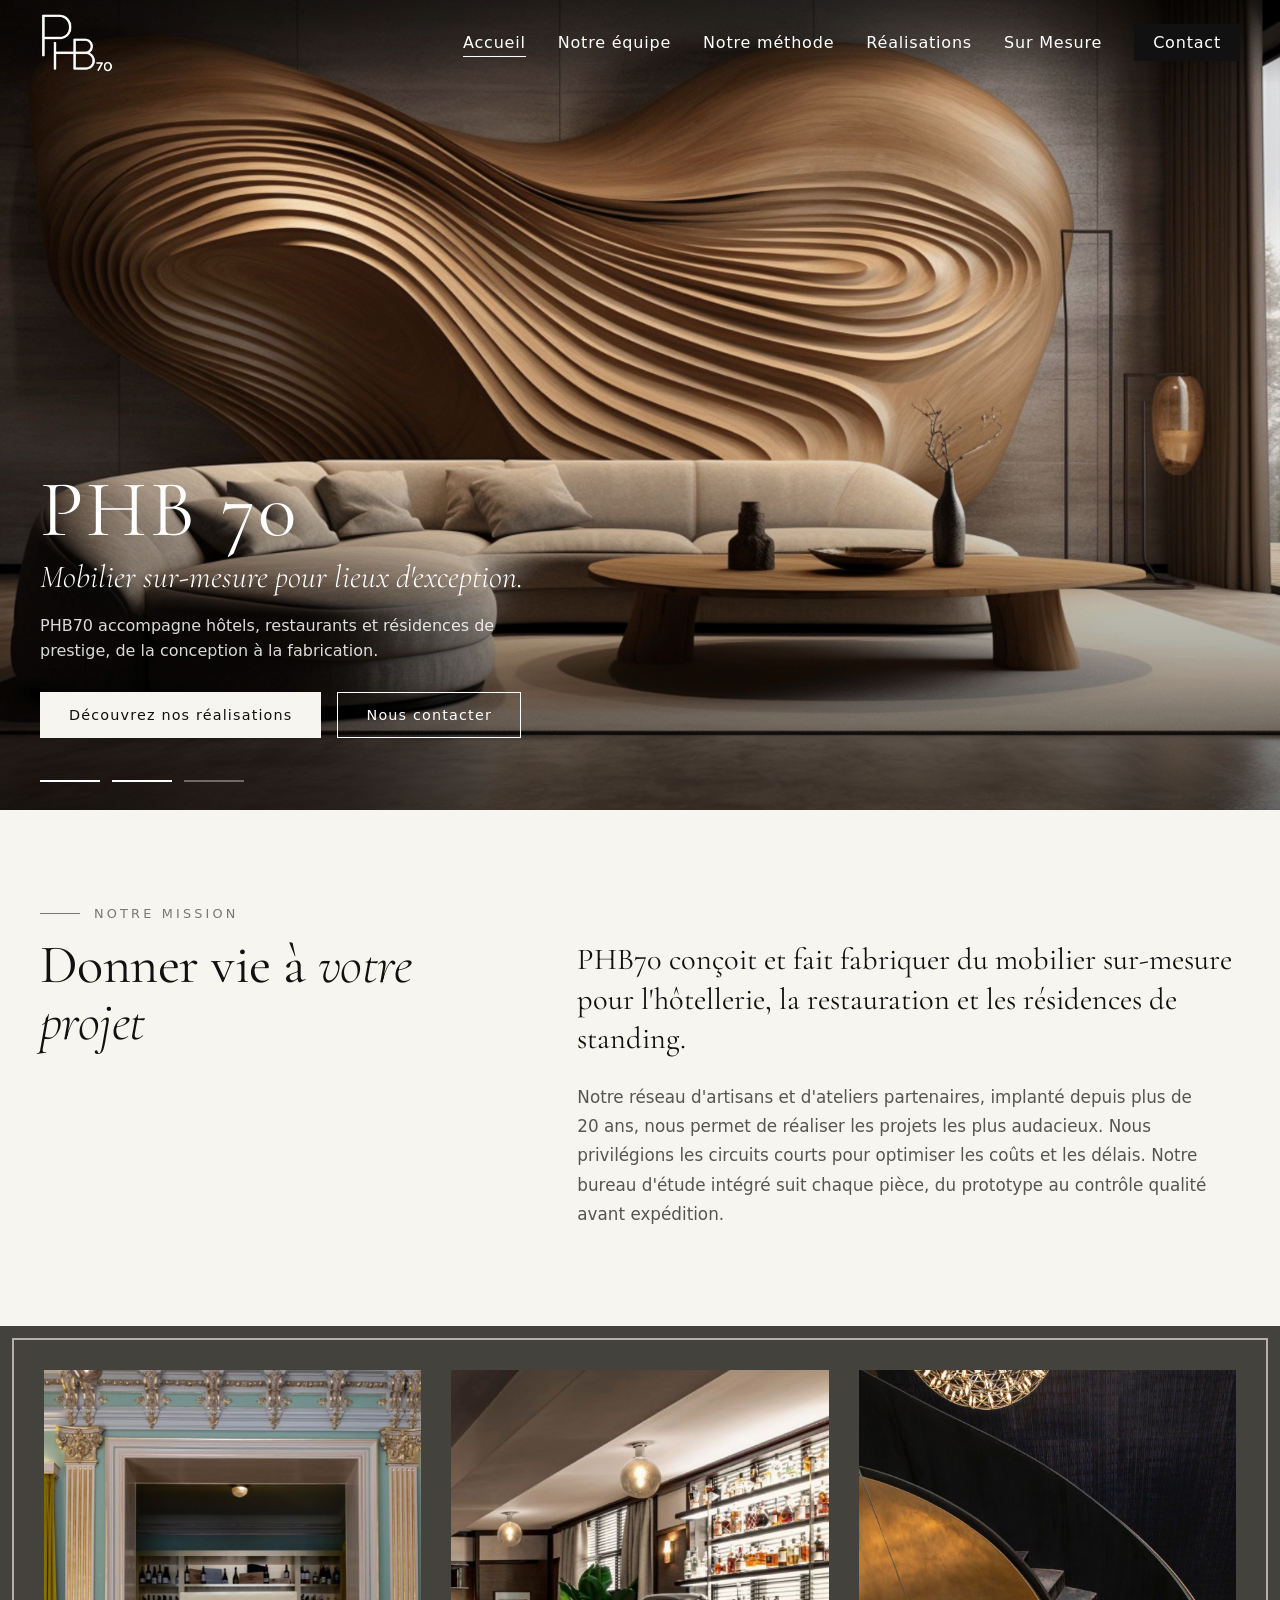
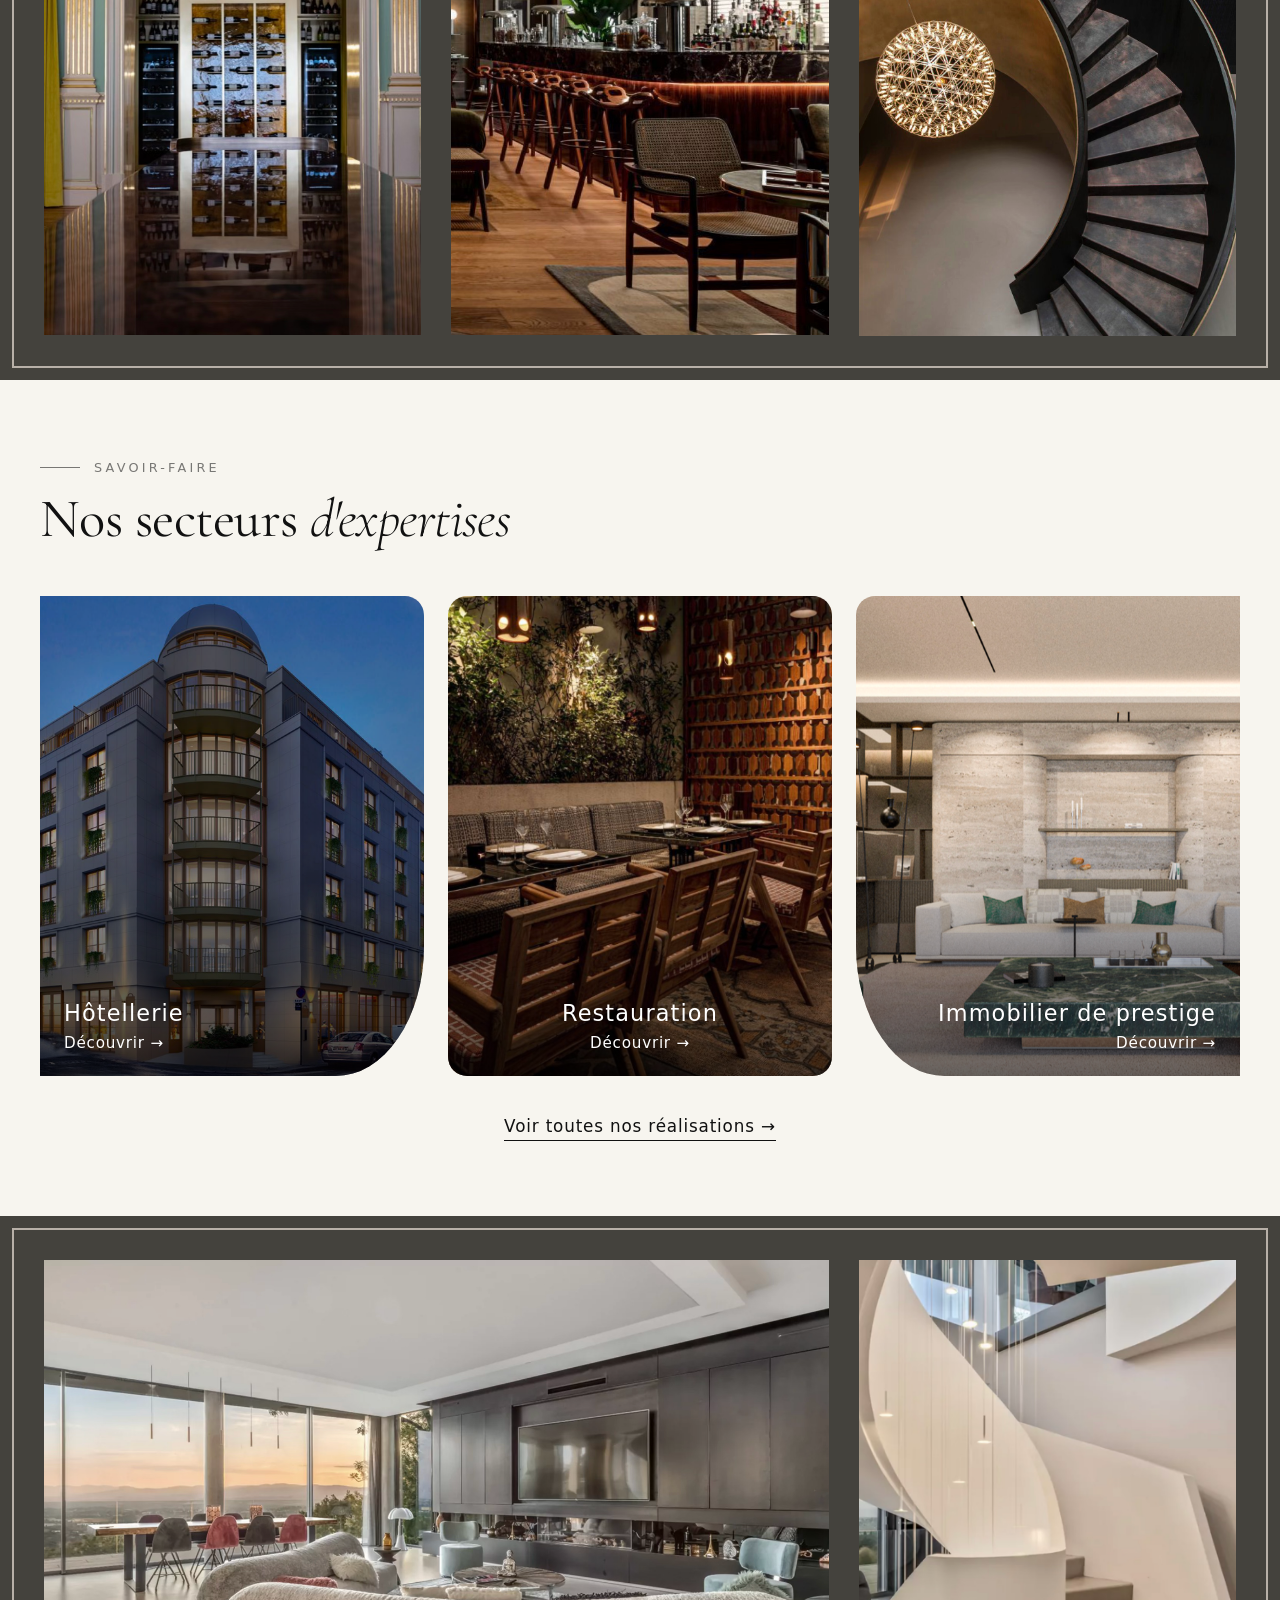
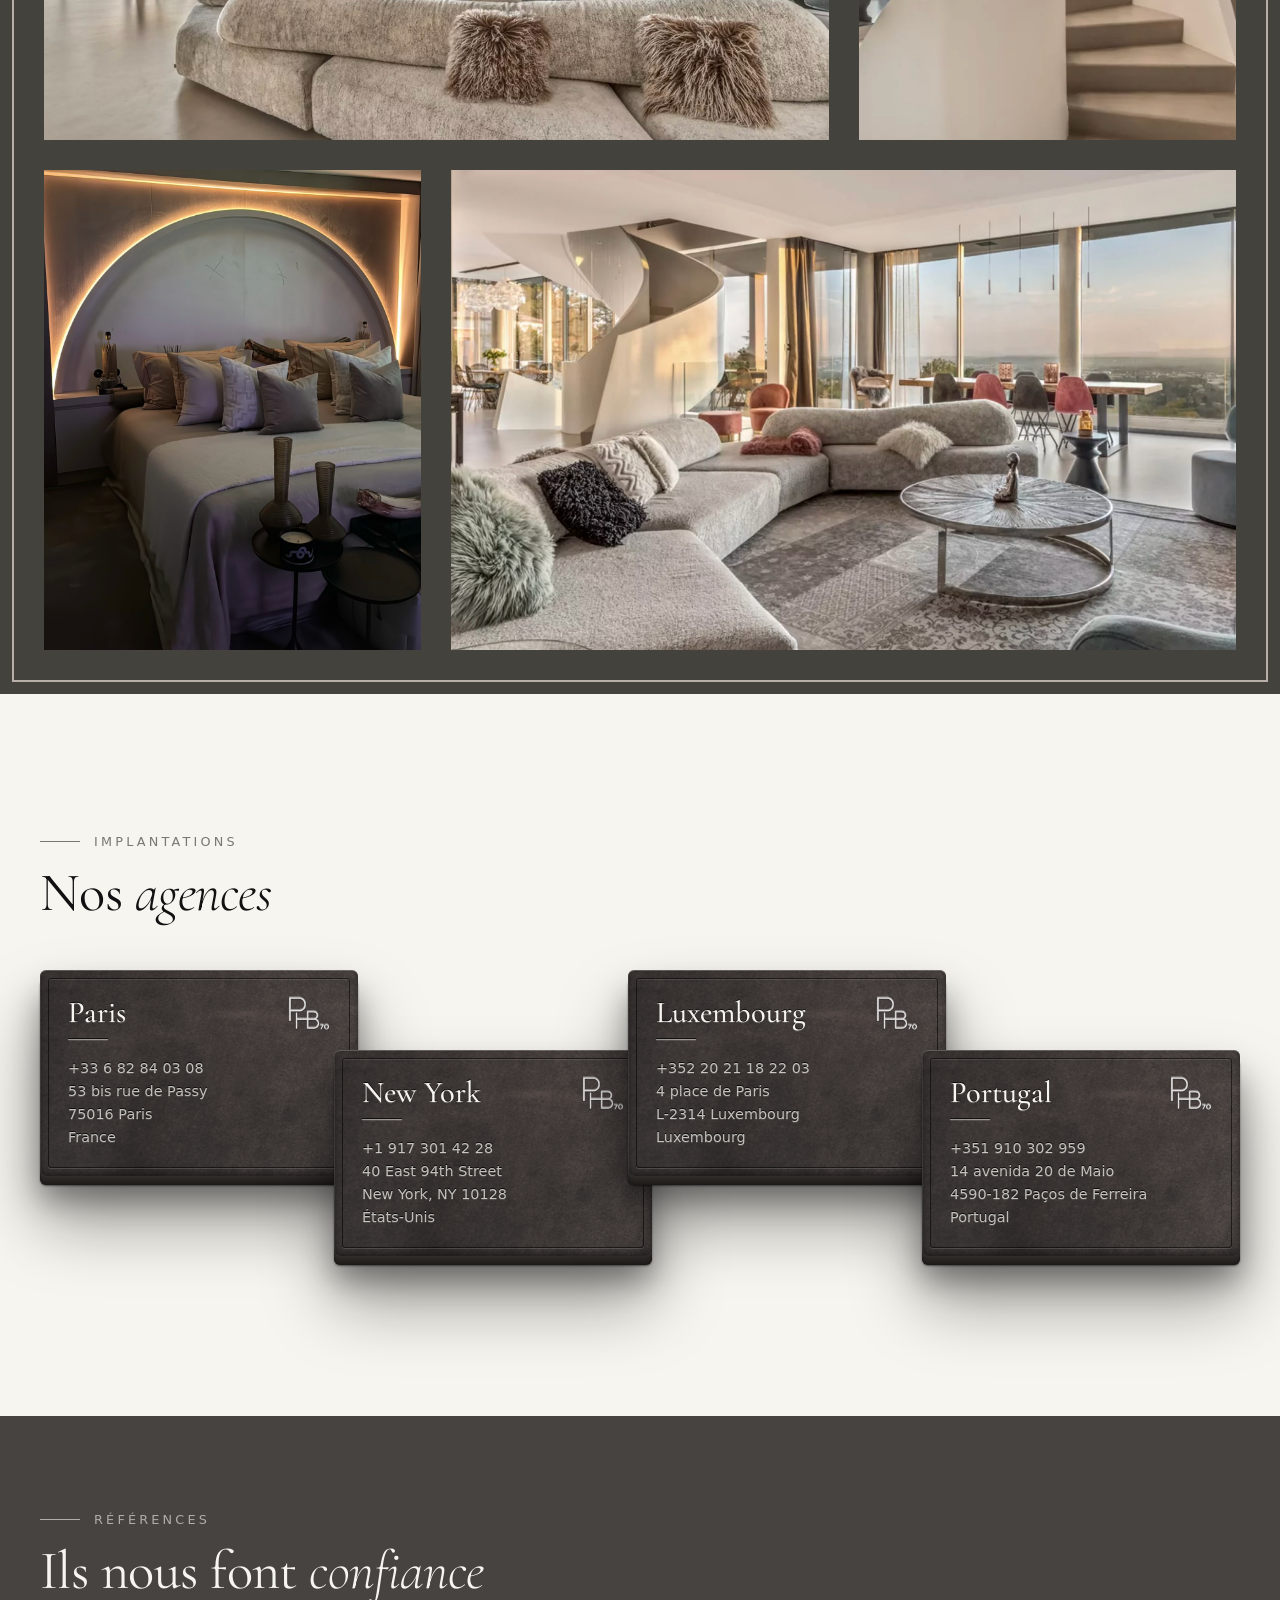
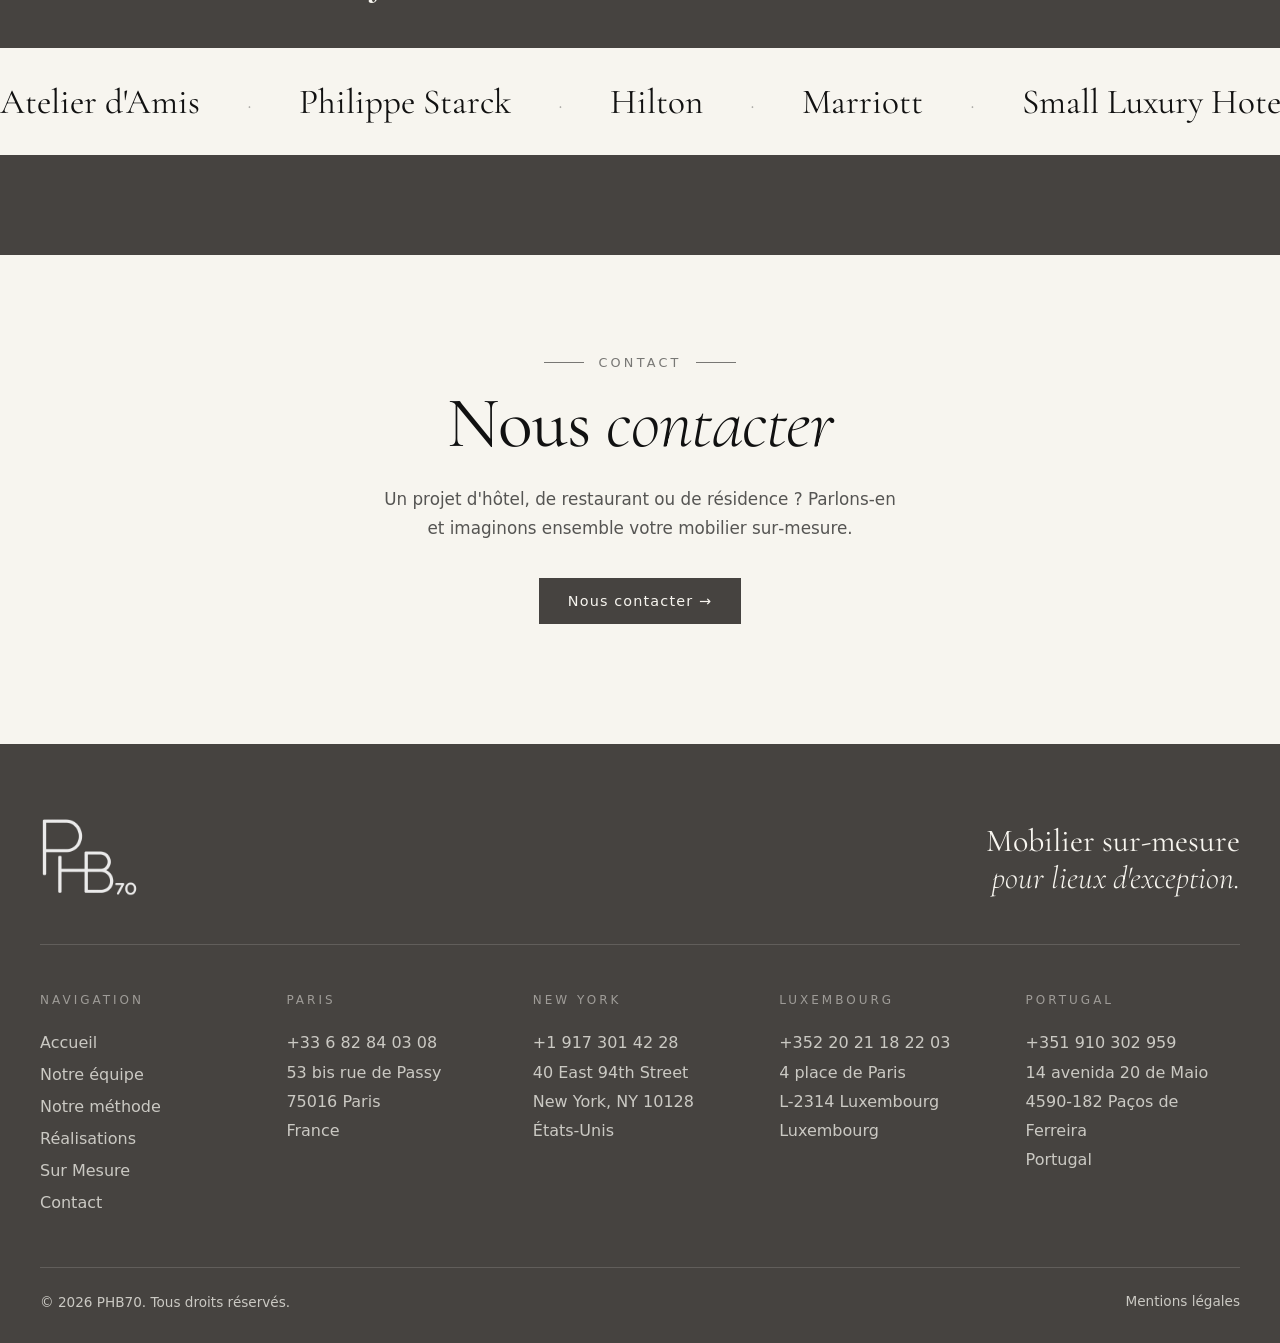
==== commit 7a5497be: "feat: add sur-mesure.js for custom furniture pieces display with detailed specifications and materia" ====
--- a/index.html
+++ b/index.html
@@ -4,6 +4,8 @@
   <meta charset="UTF-8">
   <meta name="viewport" content="width=device-width, initial-scale=1.0">
   <title>PHB70 — Meubles sur mesure</title>
+  <link rel="icon" type="image/png" sizes="32x32" href="assets/favicon-32.png">
+  <link rel="apple-touch-icon" href="assets/favicon-180.png">
   <link rel="preconnect" href="https://fonts.googleapis.com">
   <link rel="preconnect" href="https://fonts.gstatic.com" crossorigin>
   <link rel="stylesheet" href="https://fonts.googleapis.com/css2?family=Cormorant+Garamond:ital,wght@0,300;0,400;0,500;0,600;0,700;1,300;1,400&display=swap">
@@ -29,8 +31,9 @@
   <main>
     <section class="carousel" aria-roledescription="carrousel" aria-label="Nos réalisations">
       <div class="carousel__track">
-        <img class="carousel__slide is-active" src="assets/carrousel/slide-1.png" alt="Espace bar avec comptoir en marbre, tabourets et fauteuils en bois">
+        <img class="carousel__slide is-active" src="assets/carrousel/slide-1.png" alt="Chambre avec tête de lit en bois, mur en pierre éclairé et chevet en marbre">
         <img class="carousel__slide" src="assets/carrousel/slide-2.png" alt="Salon avec sculpture murale en bois, canapé arrondi et table basse en bois massif">
+        <img class="carousel__slide" src="assets/carrousel/slide-3.png" alt="Salon circulaire avec caves à vin vitrées, lustre en cristal et canapé en arc de cercle">
       </div>
 
       <div class="carousel__text">
@@ -46,6 +49,25 @@
       <div class="carousel__dots"></div>
     </section>
 
+    <section class="apropos">
+      <div class="apropos__inner">
+        <header class="section-head">
+          <p class="section-eyebrow">Notre mission</p>
+          <h2 class="section-title">Donner vie à <em>votre projet</em></h2>
+        </header>
+        <div class="apropos__body">
+          <p class="apropos__lead">PHB70 conçoit et fait fabriquer du mobilier sur&#8209;mesure pour l'hôtellerie, la restauration et les résidences de standing.</p>
+          <p class="apropos__text">Notre réseau d'artisans et d'ateliers partenaires, implanté depuis plus de 20&nbsp;ans, nous permet de réaliser les projets les plus audacieux. Nous privilégions les circuits courts pour optimiser les coûts et les délais. Notre bureau d'étude intégré suit chaque pièce, du prototype au contrôle qualité avant expédition.</p>
+        </div>
+      </div>
+    </section>
+
+    <section class="galerie galerie--trio" aria-label="Aperçu de réalisations">
+      <img class="galerie__img" src="assets/galerie-trio/photo-1.png" alt="Cave à vin vitrée encadrée de boiseries et colonnes dorées, reflétée dans une table laquée">
+      <img class="galerie__img" src="assets/galerie-trio/photo-2.png" alt="Bar avec comptoir en marbre, tabourets en bois et fauteuils cannés">
+      <img class="galerie__img" src="assets/galerie-trio/photo-3.png" alt="Escalier hélicoïdal sombre à paroi dorée, éclairé par des suspensions sphériques">
+    </section>
+
     <section class="expertises">
       <header class="section-head">
         <p class="section-eyebrow">Savoir-faire</p>
@@ -53,27 +75,27 @@
       </header>
 
       <div class="expertises__grid">
-        <article class="card card--arrondi">
+        <a class="card card--arrondi" href="realisations.html?secteur=hotellerie">
           <img src="assets/expertises/hotellerie.png" alt="Façade d'un hôtel parisien éclairée à la tombée de la nuit">
           <div class="card__content">
             <h3 class="card__title">Hôtellerie</h3>
             <span class="card__more">Découvrir &rarr;</span>
           </div>
-        </article>
-        <article class="card card--centre">
+        </a>
+        <a class="card card--centre" href="realisations.html?secteur=restauration">
           <img src="assets/expertises/restauration.png" alt="Salle de restaurant avec chaises en bois et banquettes">
           <div class="card__content">
             <h3 class="card__title">Restauration</h3>
             <span class="card__more">Découvrir &rarr;</span>
           </div>
-        </article>
-        <article class="card card--arrondi-inverse">
+        </a>
+        <a class="card card--arrondi-inverse" href="realisations.html?secteur=immobilier">
           <img src="assets/expertises/immobilier-prestige.png" alt="Salon haut de gamme avec table basse en marbre vert et cheminée">
           <div class="card__content">
             <h3 class="card__title">Immobilier de prestige</h3>
             <span class="card__more">Découvrir &rarr;</span>
           </div>
-        </article>
+        </a>
       </div>
 
       <div class="expertises__link">
@@ -82,7 +104,7 @@
     </section>
 
     <section class="galerie" aria-label="Galerie de réalisations">
-      <img class="galerie__img galerie__img--1" src="assets/galerie/photo-1.png" alt="Grand salon avec canapé arrondi, mur de rangements sombres et baies vitrées">
+      <img class="galerie__img galerie__img--1" src="assets/galerie/photo-1.png" alt="Grand salon avec canapé arrondi, mur de rangements sombres et baies vitrées sur le coucher de soleil">
       <img class="galerie__img galerie__img--2" src="assets/galerie/photo-2.png" alt="Escalier hélicoïdal blanc avec suspensions lumineuses">
       <img class="galerie__img galerie__img--3" src="assets/galerie/photo-3.png" alt="Chambre avec tête de lit en arche rétroéclairée">
       <img class="galerie__img galerie__img--4" src="assets/galerie/photo-4.png" alt="Séjour ouvert avec canapé modulable, escalier sculptural et vue panoramique">
@@ -97,7 +119,9 @@
       <div class="agences__list">
         <article class="agence">
           <div class="agence__body">
+            <img class="agence__logo" src="assets/logo.png" alt="" aria-hidden="true">
             <h3 class="agence__city">Paris</h3>
+            <span class="agence__line" aria-hidden="true"></span>
             <a class="agence__phone" href="tel:+33682840308">+33 6 82 84 03 08</a>
             <address class="agence__address">
               53 bis rue de Passy<br>
@@ -108,7 +132,9 @@
         </article>
         <article class="agence">
           <div class="agence__body">
+            <img class="agence__logo" src="assets/logo.png" alt="" aria-hidden="true">
             <h3 class="agence__city">New York</h3>
+            <span class="agence__line" aria-hidden="true"></span>
             <a class="agence__phone" href="tel:+19173014228">+1 917 301 42 28</a>
             <address class="agence__address">
               40 East 94th Street<br>
@@ -119,7 +145,9 @@
         </article>
         <article class="agence">
           <div class="agence__body">
+            <img class="agence__logo" src="assets/logo.png" alt="" aria-hidden="true">
             <h3 class="agence__city">Luxembourg</h3>
+            <span class="agence__line" aria-hidden="true"></span>
             <a class="agence__phone" href="tel:+3522021182203">+352 20 21 18 22 03</a>
             <address class="agence__address">
               4 place de Paris<br>
@@ -130,7 +158,9 @@
         </article>
         <article class="agence">
           <div class="agence__body">
+            <img class="agence__logo" src="assets/logo.png" alt="" aria-hidden="true">
             <h3 class="agence__city">Portugal</h3>
+            <span class="agence__line" aria-hidden="true"></span>
             <a class="agence__phone" href="tel:+351910302959">+351 910 302 959</a>
             <address class="agence__address">
               14 avenida 20 de Maio<br>
--- a/style.css
+++ b/style.css
@@ -50,17 +50,20 @@
 }
 
 /* Bouton Contact encadré */
+/* Bouton Contact : plein noir pour qu'il ressorte */
 .header__nav a.header__cta {
+  background: #111;
+  color: #fff;
   border: 1px solid #111;
   padding: 8px 18px;
-  transition: background-color 0.2s, color 0.2s;
+  transition: background-color 0.2s, border-color 0.2s, color 0.2s;
 }
 
 .header__nav a.header__cta:hover,
 .header__nav a.header__cta.active {
-  background: #111;
+  background: #44423D;
+  border-color: #44423D;
   color: #fff;
-  border-color: #111;
 }
 
 @media (max-width: 600px) {
@@ -133,12 +136,14 @@
 }
 
 .header--transparent .header__nav a.header__cta {
-  border-color: #fff;
+  color: #fff;
+  border-color: #111;
 }
 
 .header--transparent .header__nav a.header__cta:hover {
-  background: #fff;
-  color: #111;
+  background: #44423D;
+  border-color: #44423D;
+  color: #fff;
 }
 
 /* Une fois qu'on a scrollé : header blanc normal */
@@ -167,11 +172,13 @@
 }
 
 .header--transparent.is-scrolled .header__nav a.header__cta {
+  color: #fff;
   border-color: #111;
 }
 
 .header--transparent.is-scrolled .header__nav a.header__cta:hover {
-  background: #111;
+  background: #44423D;
+  border-color: #44423D;
   color: #fff;
 }
 
@@ -524,6 +531,18 @@
   letter-spacing: 0.05em;
 }
 
+/* Toute la carte est un lien vers les réalisations filtrées */
+a.card {
+  display: block;
+  color: inherit;
+  text-decoration: none;
+}
+
+a.card:focus-visible {
+  outline: 2px solid #111;
+  outline-offset: 4px;
+}
+
 .card__more {
   display: inline-block;
   margin-top: 8px;
@@ -560,8 +579,20 @@
   display: grid;
   grid-template-columns: repeat(12, 1fr);
   grid-auto-rows: 480px;
-  gap: 0; /* images collées */
+  gap: 30px; /* même écart que entre le cadre clair et les photos (44 - 12 - 2) */
   margin-bottom: 100px; /* toute la largeur de l'écran */
+  /* Fond gris chaud avec un fin cadre clair en retrait, comme un passe-partout */
+  position: relative;
+  background: #44423D;
+  padding: 44px;
+}
+
+.galerie::before {
+  content: "";
+  position: absolute;
+  inset: 12px;
+  border: 2px solid #B8B0A8;
+  pointer-events: none;
 }
 
 .galerie__img {
@@ -579,6 +610,12 @@
 @media (max-width: 900px) {
   .galerie {
     grid-auto-rows: 320px;
+    padding: 32px;
+    gap: 20px;
+  }
+
+  .galerie::before {
+    inset: 10px;
   }
 }
 
@@ -587,6 +624,13 @@
     grid-template-columns: 1fr;
     grid-auto-rows: 260px;
     margin-bottom: 64px;
+    padding: 24px;
+    gap: 15px;
+  }
+
+  .galerie::before {
+    inset: 8px;
+    border-width: 1px;
   }
 
   .galerie__img--1,
@@ -594,6 +638,39 @@
   .galerie__img--3,
   .galerie__img--4 {
     grid-column: auto;
+  }
+}
+
+/* ===== Galerie de 3 photos (entre "Notre mission" et les expertises) =====
+   Même fond et même cadre que la grande galerie, 3 photos verticales */
+.galerie--trio {
+  grid-template-columns: repeat(3, 1fr);
+  grid-auto-rows: auto;
+  margin-top: 72px;
+  margin-bottom: 0;
+}
+
+.galerie--trio .galerie__img {
+  aspect-ratio: 2 / 3;
+  height: auto;
+}
+
+@media (max-width: 900px) {
+  .galerie--trio {
+    grid-auto-rows: auto;
+    margin-top: 48px;
+  }
+}
+
+@media (max-width: 600px) {
+  .galerie--trio {
+    grid-template-columns: 1fr;
+    grid-auto-rows: auto;
+    margin-bottom: 0;
+  }
+
+  .galerie--trio .galerie__img {
+    aspect-ratio: 4 / 5;
   }
 }
 
@@ -624,17 +701,82 @@
   padding-bottom: 80px; /* place pour les cartes décalées vers le bas */
 }
 
-/* Carte d'agence */
+/* Carte d'agence — format carte de visite (85 × 55 mm, paysage) */
 .agence {
   position: relative;
   flex: 1;
   min-width: 0;
+  aspect-ratio: 85 / 55;
   background: #3D3A38 url("assets/textures/carte-visite.png") center / cover no-repeat;
   color: rgba(247, 245, 239, 0.75);
-  padding: 40px 28px 52px;
-  border: 1px solid rgba(247, 245, 239, 0.25);
-  border-radius: 16px;
-  box-shadow: 0 16px 40px rgba(0, 0, 0, 0.25);
+  padding: 26px 28px;
+  border-radius: 6px;
+  /* Plaque de marbre épaisse :
+     - reflets sur l'arête haute et assombrissement du bas (biseau)
+     - tranche visible en dessous (couches empilées de plus en plus sombres)
+     - ombre portée au sol */
+  box-shadow:
+    inset 0 1px 0 rgba(255, 255, 255, 0.22),
+    inset 1px 0 0 rgba(255, 255, 255, 0.08),
+    inset 0 -3px 6px rgba(0, 0, 0, 0.45),
+    0 1px 0 #2f2c2a,
+    0 2px 0 #2c2927,
+    0 3px 0 #2a2725,
+    0 4px 0 #282523,
+    0 5px 0 #262321,
+    0 6px 0 #24211f,
+    0 7px 0 #221f1d,
+    0 8px 0 #1f1c1a,
+    0 9px 0 #1c1a18,
+    0 10px 2px rgba(0, 0, 0, 0.5),
+    0 24px 30px rgba(0, 0, 0, 0.35),
+    0 44px 70px rgba(0, 0, 0, 0.4);
+}
+
+/* Filet intérieur, comme une carte imprimée */
+.agence::before {
+  content: "";
+  position: absolute;
+  inset: 8px;
+  /* Filet gravé : sillon sombre avec un reflet clair sur son bord bas */
+  border: 1px solid rgba(0, 0, 0, 0.55);
+  box-shadow: 0 1px 0 rgba(255, 255, 255, 0.12), inset 0 1px 0 rgba(255, 255, 255, 0.1);
+  border-radius: 3px;
+  pointer-events: none;
+}
+
+/* Texte gravé dans la pierre : ombre au-dessus, reflet en dessous */
+.agence__city,
+.agence__phone,
+.agence__address {
+  text-shadow: 0 -1px 0 rgba(0, 0, 0, 0.75), 0 1px 0 rgba(255, 255, 255, 0.14);
+}
+
+.agence__body {
+  position: relative;
+  height: 100%;
+  display: flex;
+  flex-direction: column;
+}
+
+/* Petit logo en haut à droite */
+.agence__logo {
+  position: absolute;
+  top: 0;
+  right: 0;
+  height: 34px;
+  width: auto;
+  filter: invert(1) drop-shadow(0 1px 0 rgba(0, 0, 0, 0.3)) drop-shadow(0 -1px 0 rgba(255, 255, 255, 0.5));
+  opacity: 0.85;
+}
+
+.agence__line {
+  display: block;
+  width: 40px;
+  height: 1px;
+  background: rgba(247, 245, 239, 0.5);
+  box-shadow: 0 -1px 0 rgba(0, 0, 0, 0.7), 0 1px 0 rgba(255, 255, 255, 0.12);
+  margin: 10px 0 auto; /* pousse les coordonnées en bas de la carte */
 }
 
 /* Chevauchement : chaque carte recouvre un peu la précédente */
@@ -649,16 +791,17 @@
 
 .agence__city {
   font-family: "Cormorant Garamond", Georgia, serif;
-  font-size: 2.2rem;
+  font-size: 1.9rem;
   font-weight: 500;
+  line-height: 1.1;
   color: #F7F5EF;
-  margin-bottom: 28px;
+  padding-right: 70px; /* laisse la place au logo */
 }
 
 .agence__phone,
 .agence__address {
-  font-size: 1rem;
-  line-height: 2;
+  font-size: 0.9rem;
+  line-height: 1.6;
 }
 
 .agence__phone {
@@ -711,7 +854,7 @@
   }
 
   .agence {
-    padding: 36px 28px 44px;
+    padding: 24px 26px;
   }
 
   .agence:nth-child(even) {
@@ -1250,3 +1393,2240 @@
 .expertises {
   overflow-x: clip;
 }
+
+/* ===== Ce que fait PHB70 (après le carrousel) =====
+   Titre à gauche, texte à droite pour occuper toute la largeur */
+.apropos {
+  padding: 96px 40px 24px;
+}
+
+.apropos__inner {
+  display: grid;
+  grid-template-columns: 5fr 7fr;
+  gap: 64px;
+  max-width: 1300px;
+  margin: 0 auto;
+  align-items: start;
+}
+
+.apropos .section-head {
+  margin: 0;
+}
+
+.apropos__body {
+  padding-top: 34px; /* aligne le texte sous le surtitre, au niveau du titre */
+}
+
+.apropos__lead {
+  font-family: "Cormorant Garamond", Georgia, serif;
+  font-size: 1.9rem;
+  line-height: 1.3;
+}
+
+.apropos__text {
+  margin-top: 24px;
+  font-size: 1.05rem;
+  line-height: 1.75;
+  color: rgba(17, 17, 17, 0.7);
+}
+
+@media (max-width: 900px) {
+  .apropos__inner {
+    grid-template-columns: 1fr;
+    gap: 28px;
+  }
+
+  .apropos__body {
+    padding-top: 0;
+  }
+}
+
+@media (max-width: 600px) {
+  .apropos {
+    padding: 64px 16px 8px;
+  }
+
+  .apropos__lead {
+    font-size: 1.4rem;
+  }
+}
+
+/* ===== Page Notre méthode =====
+   Intro, puis 5 étapes : image d'un côté, texte de l'autre, en alternance */
+.method-intro {
+  max-width: 1300px;
+  margin: 0 auto;
+  padding: 96px 40px 80px;
+  box-sizing: content-box;
+  display: flex;
+  justify-content: space-between;
+  align-items: flex-end;
+  gap: 48px;
+}
+
+.method-intro .section-head {
+  margin: 0;
+}
+
+.method-intro .section-title {
+  font-size: 4.5rem;
+}
+
+.method-intro__text {
+  max-width: 440px;
+  font-size: 1.05rem;
+  line-height: 1.7;
+  color: rgba(17, 17, 17, 0.7);
+}
+
+@media (max-width: 900px) {
+  .method-intro {
+    flex-direction: column;
+    align-items: flex-start;
+    gap: 24px;
+  }
+}
+
+@media (max-width: 600px) {
+  .method-intro {
+    padding: 64px 16px 48px;
+  }
+
+  .method-intro .section-title {
+    font-size: 2.8rem;
+  }
+}
+
+/* ===== Notre méthode : les 5 étapes =====
+   Chaque étape est une "double page" : texte dans un cadre fin d'un côté,
+   photo posée sur fond sombre de l'autre (côté qui alterne). */
+.spreads {
+  max-width: 1200px;
+  margin: 0 auto;
+  padding: 0 40px 140px;
+  box-sizing: content-box;
+  display: flex;
+  flex-direction: column;
+  gap: 48px;
+}
+
+.spread {
+  position: relative;
+  display: grid;
+  grid-template-columns: 1fr 1fr;
+  min-height: 440px;
+  background: #F7F5EF;
+  box-shadow: 0 30px 60px rgba(0, 0, 0, 0.18), 0 8px 18px rgba(0, 0, 0, 0.08);
+}
+
+/* Une étape sur deux : photo à gauche */
+.spread:nth-child(even) .spread__media {
+  order: -1;
+}
+
+/* Côté texte : fond crème et cadre fin en retrait */
+.spread__text {
+  position: relative;
+  display: flex;
+  flex-direction: column;
+  justify-content: center;
+  padding: 72px 64px;
+  background: #F2EFE8;
+}
+
+.spread__text::before {
+  content: "";
+  position: absolute;
+  inset: 14px;
+  border: 1px solid rgba(68, 66, 61, 0.45);
+  pointer-events: none;
+}
+
+.spread__eyebrow {
+  font-size: 0.75rem;
+  text-transform: uppercase;
+  letter-spacing: 0.25em;
+  color: rgba(17, 17, 17, 0.5);
+  margin-bottom: 14px;
+}
+
+.spread__title {
+  font-family: "Cormorant Garamond", Georgia, serif;
+  font-size: 2.6rem;
+  font-weight: 400;
+  line-height: 1.05;
+  margin-bottom: 24px;
+}
+
+.spread__title em {
+  font-style: italic;
+  font-weight: 300;
+}
+
+.spread__body {
+  font-size: 1rem;
+  line-height: 1.75;
+  color: rgba(17, 17, 17, 0.65);
+}
+
+.spread__body + .spread__body {
+  margin-top: 16px;
+}
+
+/* Côté photo : fond sombre du site, photo posée comme un tirage */
+.spread__media {
+  display: flex;
+  align-items: center;
+  justify-content: center;
+  padding: 56px;
+  background: #44423D;
+}
+
+.spread__media img {
+  display: block;
+  width: 100%;
+  aspect-ratio: 3 / 2;
+  object-fit: cover;
+  box-shadow: 0 18px 36px rgba(0, 0, 0, 0.45);
+}
+
+@media (max-width: 900px) {
+  .spreads {
+    gap: 32px;
+  }
+
+  .spread {
+    grid-template-columns: 1fr;
+    min-height: 0;
+  }
+
+  .spread:nth-child(even) .spread__media {
+    order: 0;
+  }
+
+  .spread__text {
+    padding: 56px 44px;
+  }
+
+  .spread__media {
+    padding: 40px;
+  }
+}
+
+@media (max-width: 600px) {
+  .spreads {
+    padding: 0 16px 80px;
+  }
+
+  .spread__text {
+    padding: 44px 32px;
+  }
+
+  .spread__text::before {
+    inset: 10px;
+  }
+
+  .spread__media {
+    padding: 24px;
+  }
+
+  .spread__title {
+    font-size: 2rem;
+  }
+}
+
+/* =====================================================================
+   ===== Page Réalisations : livres de projets =====
+   ===================================================================== */
+
+/* Barre au-dessus des livres : filtres */
+.projects-bar {
+  width: min(1300px, calc(100% - 80px));
+  margin: 0 auto 56px;
+}
+
+/* Filtres par secteur : petites capitales espacées, un trait fin glisse sous le secteur choisi */
+.filters {
+  display: flex;
+}
+
+.filters__list {
+  position: relative;
+  display: flex;
+  align-items: baseline;
+  gap: 40px;
+  padding-bottom: 8px;
+  overflow-x: auto;
+  scrollbar-width: none;
+}
+
+.filters__list::-webkit-scrollbar {
+  display: none;
+}
+
+.filters__btn {
+  flex-shrink: 0;
+  padding: 4px 0;
+  margin: 0;
+  border: none;
+  background: none;
+  font: inherit;
+  font-size: 0.72rem;
+  text-transform: uppercase;
+  letter-spacing: 0.22em;
+  color: rgba(17, 17, 17, 0.4);
+  white-space: nowrap;
+  cursor: pointer;
+  transition: color 0.3s ease;
+}
+
+.filters__btn:hover,
+.filters__btn.is-active {
+  color: #111;
+}
+
+.filters__btn:focus-visible {
+  outline: 1px solid currentColor;
+  outline-offset: 6px;
+}
+
+/* Trait fin sous le secteur actif */
+.filters__ink {
+  position: absolute;
+  left: 0;
+  bottom: 0;
+  width: 0;
+  height: 1px;
+  background: #111;
+  pointer-events: none;
+}
+
+.filters__ink.is-ready {
+  transition: transform 0.45s cubic-bezier(0.65, 0, 0.35, 1), width 0.45s cubic-bezier(0.65, 0, 0.35, 1);
+}
+
+@media (prefers-reduced-motion: reduce) {
+  .filters__ink.is-ready {
+    transition: none;
+  }
+}
+
+@media (max-width: 600px) {
+  .filters__list {
+    gap: 28px;
+  }
+}
+
+/* Conteneur des livres */
+.books {
+  width: min(1300px, calc(100% - 80px));
+  margin: 0 auto 140px;
+}
+
+.books[hidden],
+.book-item[hidden],
+.viewer[hidden] {
+  display: none !important;
+}
+
+/* Le livre est un bouton : on retire le style par défaut */
+.book {
+  display: block;
+  width: 100%;
+  padding: 0;
+  border: none;
+  background: none;
+  cursor: pointer;
+  font: inherit;
+  color: inherit;
+  text-align: left;
+}
+
+.book:focus-visible {
+  outline: 2px solid #44423D;
+  outline-offset: 8px;
+}
+
+.book__body {
+  position: relative;
+  display: block;
+}
+
+/* ----- Couverture (toile gris-brun, filet clair, photo, titre) ----- */
+.cover {
+  position: relative;
+  display: flex;
+  flex-direction: column;
+  align-items: center;
+  aspect-ratio: 3 / 4;
+  min-height: 0; /* la couverture garde son format, quel que soit le contenu */
+  overflow: hidden;
+  padding: 12% 11% 10%;
+  background:
+    linear-gradient(135deg, rgba(255, 255, 255, 0.06), rgba(0, 0, 0, 0.12)),
+    repeating-linear-gradient(0deg, rgba(255, 255, 255, 0.018) 0 2px, transparent 2px 4px),
+    #44423D;
+  color: #F7F5EF;
+  text-align: center;
+  border-radius: 2px 4px 4px 2px;
+}
+
+/* Filet clair en retrait, comme le cadre de la galerie */
+.cover::before {
+  content: "";
+  position: absolute;
+  inset: 5%;
+  border: 1px solid rgba(184, 176, 168, 0.7);
+  pointer-events: none;
+}
+
+/* Pli de la reliure côté gauche */
+.cover::after {
+  content: "";
+  position: absolute;
+  top: 0;
+  bottom: 0;
+  left: 3.5%;
+  width: 2px;
+  background: linear-gradient(90deg, rgba(0, 0, 0, 0.35), rgba(255, 255, 255, 0.08));
+}
+
+.cover__eyebrow {
+  font-size: 0.62em;
+  letter-spacing: 0.28em;
+  text-transform: uppercase;
+  color: rgba(247, 245, 239, 0.65);
+}
+
+.cover__photo {
+  display: block;
+  width: 100%;
+  flex: 1 1 0; /* la photo prend la place restante */
+  min-height: 0;
+  margin: 10% 0 9%;
+  box-shadow: 0 6px 14px rgba(0, 0, 0, 0.35);
+}
+
+.cover__photo img {
+  display: block;
+  width: 100%;
+  height: 100%;
+  object-fit: cover;
+}
+
+.cover__title {
+  font-family: "Cormorant Garamond", Georgia, serif;
+  font-size: 1.55em;
+  line-height: 1.05;
+}
+
+.cover__place {
+  margin-top: 6%;
+  font-family: "Cormorant Garamond", Georgia, serif;
+  font-style: italic;
+  font-size: 0.95em;
+  color: rgba(247, 245, 239, 0.7);
+}
+
+/* ----- Couverture crème (un livre sur deux) ----- */
+.cover--creme {
+  background:
+    linear-gradient(135deg, rgba(255, 255, 255, 0.35), rgba(0, 0, 0, 0.05)),
+    repeating-linear-gradient(0deg, rgba(0, 0, 0, 0.012) 0 2px, transparent 2px 4px),
+    #EDE8DF;
+  color: #2b2926;
+}
+
+.cover--creme::before {
+  border-color: rgba(68, 66, 61, 0.4);
+}
+
+.cover--creme::after {
+  background: linear-gradient(90deg, rgba(0, 0, 0, 0.12), rgba(255, 255, 255, 0.4));
+}
+
+.cover--creme .cover__eyebrow,
+.cover--creme .cover__place {
+  color: rgba(43, 41, 38, 0.6);
+}
+
+/* ----- Bibliothèque en noyer -----
+   Un vrai meuble, tout dans le même noyer :
+   - chapeau (dessus) et socle : veinage horizontal, moulure, arêtes éclairées
+   - montants : veinage vertical
+   - fond en lames verticales, faces intérieures en perspective pour la profondeur
+   - étagères : veinage horizontal continu d'une case à l'autre */
+.cabinet {
+  --side: 38px;
+  --top: 40px;
+  --base: 58px;
+  --depth: 16px; /* profondeur visible des faces intérieures */
+  position: relative;
+  display: grid;
+  grid-template-columns: var(--side) 1fr var(--side);
+  grid-template-rows: var(--top) auto var(--base);
+  width: min(1240px, calc(100% - 80px)); /* plus compact : le meuble ne prend pas toute la largeur */
+  margin: 0 auto 160px;
+}
+
+/* Ombre du meuble posé au sol */
+.cabinet::after {
+  content: "";
+  position: absolute;
+  left: 1%;
+  right: 1%;
+  bottom: -22px;
+  height: 40px;
+  background: radial-gradient(ellipse at center, rgba(0, 0, 0, 0.38), transparent 70%);
+  z-index: -1;
+}
+
+/* Chapeau : déborde un peu des montants, moulure sous l'arête */
+.cabinet__top {
+  grid-column: 1 / -1;
+  grid-row: 1;
+  position: relative;
+  z-index: 3;
+  margin: 0 -14px;
+  border-radius: 3px 3px 0 0;
+  background:
+    linear-gradient(180deg,
+      rgba(255, 240, 220, 0.4) 0, rgba(255, 240, 220, 0.1) 2px, transparent 35%,
+      transparent calc(100% - 16px), rgba(20, 10, 4, 0.4) calc(100% - 16px), rgba(20, 10, 4, 0.4) calc(100% - 15px),
+      rgba(255, 240, 220, 0.18) calc(100% - 15px), rgba(255, 240, 220, 0.18) calc(100% - 14px),
+      transparent calc(100% - 14px), rgba(20, 10, 4, 0.3) 100%),
+    url("assets/textures/noyer.jpg") 0 25% / 1700px auto;
+  box-shadow: 0 8px 12px rgba(0, 0, 0, 0.28);
+}
+
+/* Montants gauche et droit */
+.cabinet__side {
+  grid-row: 2;
+  position: relative;
+  background:
+    linear-gradient(90deg, rgba(255, 240, 220, 0.25) 0, rgba(255, 240, 220, 0.06) 2px, transparent 30%, transparent 70%, rgba(20, 10, 4, 0.35) 100%),
+    url("assets/textures/noyer-v.jpg") 20% 0 / auto 1500px;
+}
+
+.cabinet__side--left { grid-column: 1; }
+
+.cabinet__side--right {
+  grid-column: 3;
+  background-position: 0 0, 75% 40%;
+}
+
+/* Socle : moulure en haut, ombre en bas */
+.cabinet__base {
+  grid-column: 1 / -1;
+  grid-row: 3;
+  position: relative;
+  z-index: 3;
+  background:
+    linear-gradient(180deg,
+      rgba(255, 240, 220, 0.35) 0, rgba(255, 240, 220, 0.08) 2px, transparent 12px,
+      rgba(20, 10, 4, 0.4) 14px, rgba(20, 10, 4, 0.4) 15px,
+      rgba(255, 240, 220, 0.16) 15px, rgba(255, 240, 220, 0.16) 16px,
+      transparent 18px, transparent 60%, rgba(20, 10, 4, 0.4) 100%),
+    url("assets/textures/noyer.jpg") 0 70% / 1700px auto;
+  box-shadow: 0 -4px 8px rgba(0, 0, 0, 0.18);
+}
+
+/* Intérieur du meuble : fond en lames verticales, même noyer */
+.cabinet .books--cabinet {
+  --colw: 25cqw;
+  grid-column: 2;
+  grid-row: 2;
+  width: auto;
+  margin: 0;
+  container-type: inline-size;
+  position: relative;
+  display: grid;
+  grid-template-columns: repeat(4, 1fr);
+  background:
+    /* joints entre les lames du fond */
+    repeating-linear-gradient(90deg, rgba(20, 10, 4, 0.4) 0 1px, rgba(255, 235, 210, 0.07) 1px 2px, transparent 2px 260px),
+    url("assets/textures/noyer-v.jpg") 0 0 / 1000px auto; /* ~2100px de haut : pas de raccord visible */
+  /* profondeur : le fond est dans l'ombre près des bords */
+  box-shadow:
+    inset 0 30px 30px -14px rgba(0, 0, 0, 0.5),
+    inset 30px 0 30px -16px rgba(0, 0, 0, 0.4),
+    inset -30px 0 30px -16px rgba(0, 0, 0, 0.4);
+}
+
+/* Faces intérieures des montants, vues en perspective (trapèzes) */
+.cabinet .books--cabinet::before,
+.cabinet .books--cabinet::after {
+  content: "";
+  position: absolute;
+  top: 0;
+  bottom: 0;
+  width: var(--depth);
+  z-index: 1;
+  pointer-events: none;
+}
+
+.cabinet .books--cabinet::before {
+  left: 0;
+  clip-path: polygon(0 0, 100% var(--depth), 100% 100%, 0 100%);
+  background:
+    linear-gradient(90deg, rgba(10, 5, 2, 0.15), rgba(10, 5, 2, 0.5)),
+    url("assets/textures/noyer-v.jpg") 0 0 / auto 1500px;
+}
+
+.cabinet .books--cabinet::after {
+  right: 0;
+  clip-path: polygon(0 var(--depth), 100% 0, 100% 100%, 0 100%);
+  background:
+    linear-gradient(-90deg, rgba(10, 5, 2, 0.15), rgba(10, 5, 2, 0.5)),
+    url("assets/textures/noyer-v.jpg") 60% 0 / auto 1500px;
+}
+
+/* Face intérieure du chapeau (dessous), en perspective */
+.cabinet::before {
+  content: "";
+  position: absolute;
+  top: var(--top);
+  left: var(--side);
+  right: var(--side);
+  height: var(--depth);
+  z-index: 2;
+  clip-path: polygon(0 0, 100% 0, calc(100% - var(--depth)) 100%, var(--depth) 100%);
+  background:
+    linear-gradient(180deg, rgba(10, 5, 2, 0.55), rgba(10, 5, 2, 0.3)),
+    url("assets/textures/noyer.jpg") 0 40% / 1700px auto;
+}
+
+/* Une case : le livre debout, l'étagère en dessous */
+.books--cabinet .book-item {
+  position: relative;
+  padding: 50px 28px 26px; /* 26px : épaisseur de l'étagère */
+}
+
+.books--cabinet .book {
+  position: relative;
+  z-index: 2;
+  font-size: 13.5px;
+  transition: translate 0.35s ease;
+}
+
+.books--cabinet .book:hover,
+.books--cabinet .book:focus-visible {
+  translate: 0 -18px; /* le livre se soulève nettement de l'étagère */
+}
+
+.books--cabinet .cover {
+  box-shadow:
+    1px 0 0 #E9E4DA, 2px 0 0 #DDD7CB, 3px 0 0 #E9E4DA, 4px 0 0 #D6CFC2,
+    5px 0 0 #E4DED3, 6px 0 0 #CFC8BA,
+    12px 6px 18px rgba(0, 0, 0, 0.5);
+}
+
+/* Étagère : chant avant en noyer, arête éclairée, continu sur toute la largeur */
+.books--cabinet .book-item::after {
+  content: "";
+  position: absolute;
+  left: 0;
+  right: calc(var(--fill, 0) * -100%); /* prolonge l'étagère sous les cases vides */
+  bottom: 0;
+  height: 26px;
+  z-index: 3;
+  background:
+    linear-gradient(180deg,
+      rgba(255, 240, 220, 0.45) 0, rgba(255, 240, 220, 0.1) 2px, transparent 30%,
+      transparent 70%, rgba(20, 10, 4, 0.4) 100%),
+    url("assets/textures/noyer.jpg") calc(var(--col, 0) * var(--colw) * -1) 30% / 1700px auto repeat-x;
+}
+
+/* Dernière rangée : pas d'étagère, les livres reposent directement sur le socle */
+.books--cabinet .book-item.is-last-row {
+  padding-bottom: 0;
+}
+
+.books--cabinet .book-item.is-last-row::after {
+  display: none;
+}
+
+/* Ombre de l'étagère sur le fond de la case du dessous */
+.books--cabinet .book-item::before {
+  content: "";
+  position: absolute;
+  left: 0;
+  right: calc(var(--fill, 0) * -100%);
+  top: 100%;
+  height: 40px;
+  background: linear-gradient(180deg, rgba(0, 0, 0, 0.5), rgba(0, 0, 0, 0));
+  opacity: var(--shade, 1);
+  pointer-events: none;
+}
+
+@media (max-width: 1000px) {
+  .cabinet .books--cabinet {
+    --colw: 33.3333cqw;
+    grid-template-columns: repeat(3, 1fr);
+  }
+}
+
+@media (max-width: 600px) {
+  .cabinet {
+    --side: 22px;
+    --top: 26px;
+    --base: 40px;
+    --depth: 10px;
+    width: calc(100% - 24px);
+    margin-bottom: 80px;
+  }
+
+  .cabinet__top {
+    margin: 0 -6px;
+  }
+
+  .cabinet .books--cabinet {
+    --colw: 50cqw;
+    grid-template-columns: repeat(2, 1fr);
+  }
+
+  .books--cabinet .book-item {
+    padding: 30px 14px 22px;
+  }
+
+  .books--cabinet .book-item::after {
+    height: 22px;
+  }
+
+  .books--cabinet .book {
+    font-size: 10px;
+  }
+}
+
+/* ===== Visionneuse (livre ouvert en grand) ===== */
+.viewer {
+  position: fixed;
+  inset: 0;
+  z-index: 1000;
+  display: flex;
+  flex-direction: column;
+  background: rgba(36, 34, 31, 0.97);
+  color: #F7F5EF;
+  /* taille d'une page : tient dans l'écran en largeur (2 pages) et en hauteur */
+  --pw: min(620px, calc((100vw - 32px) / 2), calc((100vh - 170px) * 0.75)); /* livre ouvert en grand, limité par la hauteur de l écran */
+  --ph: calc(var(--pw) * 4 / 3);
+}
+
+.viewer__top {
+  display: flex;
+  justify-content: space-between;
+  align-items: center;
+  padding: 20px 32px;
+}
+
+.viewer__title {
+  font-family: "Cormorant Garamond", Georgia, serif;
+  font-size: 1.35rem;
+}
+
+.viewer__close {
+  width: 44px;
+  height: 44px;
+  font-size: 2rem;
+  line-height: 1;
+  background: none;
+  border: 1px solid rgba(247, 245, 239, 0.35);
+  border-radius: 50%;
+  color: inherit;
+  cursor: pointer;
+}
+
+.viewer__close:hover {
+  border-color: #F7F5EF;
+}
+
+.viewer__stage {
+  flex: 1;
+  display: flex;
+  align-items: center;
+  justify-content: center;
+  perspective: 2400px;
+}
+
+.viewer__controls {
+  display: flex;
+  justify-content: center;
+  align-items: center;
+  gap: 28px;
+  padding: 20px 0 28px;
+}
+
+.viewer__nav {
+  width: 48px;
+  height: 48px;
+  font-size: 1.3rem;
+  background: none;
+  border: 1px solid rgba(247, 245, 239, 0.35);
+  border-radius: 50%;
+  color: inherit;
+  cursor: pointer;
+  transition: border-color 0.2s, opacity 0.2s;
+}
+
+.viewer__nav:hover:not(:disabled) {
+  border-color: #F7F5EF;
+}
+
+.viewer__nav:disabled {
+  opacity: 0.25;
+  cursor: default;
+}
+
+.viewer__count {
+  min-width: 150px;
+  text-align: center;
+  font-size: 0.8rem;
+  letter-spacing: 0.18em;
+  text-transform: uppercase;
+  color: rgba(247, 245, 239, 0.7);
+}
+
+/* Le livre : deux pages côte à côte, les feuilles pivotent autour de la reliure */
+.flipbook {
+  position: relative;
+  width: calc(var(--pw) * 2);
+  height: var(--ph);
+  transform-style: preserve-3d;
+  transition: transform 0.9s ease;
+}
+
+/* Livre fermé : centré sur la couverture, ou sur la 4e de couverture à la fin */
+.flipbook.is-closed-front { transform: translateX(calc(var(--pw) * -0.5)); }
+.flipbook.is-closed-back { transform: translateX(calc(var(--pw) * 0.5)); }
+
+/* Pas d'animation quand on remet le livre fermé avant de l'ouvrir */
+.flipbook.no-anim { transition: none; }
+
+.leaf {
+  position: absolute;
+  top: 0;
+  left: 50%;
+  width: 50%;
+  height: 100%;
+  transform-origin: left center;
+  transform-style: preserve-3d;
+  transition: transform 0.9s cubic-bezier(0.45, 0.05, 0.25, 1);
+}
+
+.leaf.is-flipped {
+  transform: rotateY(-180deg);
+}
+
+.leaf__face {
+  position: absolute;
+  inset: 0;
+  backface-visibility: hidden;
+  -webkit-backface-visibility: hidden;
+  cursor: pointer;
+  box-shadow: 0 20px 50px rgba(0, 0, 0, 0.45);
+}
+
+.leaf__back {
+  transform: rotateY(180deg);
+}
+
+/* ----- Pages ----- */
+.page {
+  position: relative;
+  width: 100%;
+  height: 100%;
+  overflow: hidden;
+  background: #F7F5EF;
+  color: #111;
+}
+
+/* Ombre de la reliure : à gauche sur les pages de droite, à droite sur celles de gauche */
+.leaf__front .page::after,
+.leaf__back .page::after {
+  content: "";
+  position: absolute;
+  top: 0;
+  bottom: 0;
+  width: 14%;
+  pointer-events: none;
+}
+
+.leaf__front .page::after {
+  left: 0;
+  background: linear-gradient(90deg, rgba(0, 0, 0, 0.18), transparent);
+}
+
+.leaf__back .page::after {
+  right: 0;
+  background: linear-gradient(-90deg, rgba(0, 0, 0, 0.18), transparent);
+}
+
+.page--cover {
+  background: none;
+}
+
+.page--cover .cover {
+  height: 100%;
+  aspect-ratio: auto;
+  font-size: calc(var(--pw) / 20);
+  border-radius: 0 4px 4px 0;
+}
+
+.page--back {
+  display: flex;
+  align-items: center;
+  justify-content: center;
+  background: #44423D;
+}
+
+.page--back img {
+  width: 28%;
+  filter: invert(1);
+  opacity: 0.8;
+}
+
+.page--intro {
+  display: flex;
+  flex-direction: column;
+  justify-content: center;
+  padding: 14% 13%;
+  font-size: calc(var(--pw) / 28);
+}
+
+.page__eyebrow {
+  font-size: 0.8em;
+  letter-spacing: 0.25em;
+  text-transform: uppercase;
+  color: rgba(17, 17, 17, 0.5);
+}
+
+.page__title {
+  margin-top: 0.6em;
+  font-family: "Cormorant Garamond", Georgia, serif;
+  font-size: 2.6em;
+  font-weight: 400;
+  line-height: 1.05;
+}
+
+.page__place {
+  margin-top: 0.3em;
+  font-family: "Cormorant Garamond", Georgia, serif;
+  font-style: italic;
+  font-size: 1.3em;
+  color: rgba(17, 17, 17, 0.6);
+}
+
+.page__line {
+  display: block;
+  width: 40px;
+  height: 1px;
+  background: rgba(17, 17, 17, 0.4);
+  margin: 1.6em 0;
+}
+
+.page__text {
+  font-size: 1em;
+  line-height: 1.7;
+  color: rgba(17, 17, 17, 0.7);
+}
+
+.page--photo {
+  padding: 10% 9% 14%;
+}
+
+.page--photo img {
+  display: block;
+  width: 100%;
+  height: 100%;
+  object-fit: contain; /* photo seule : affichée en entier, sans être recadrée */
+}
+
+/* Deux photos sur la même page, l'une au-dessus de l'autre */
+.page--photo-2 {
+  display: flex;
+  flex-direction: column;
+  gap: 5%;
+}
+
+.page--photo-2 img {
+  object-fit: cover;
+  height: auto;
+  flex: 1 1 0;
+  min-height: 0;
+}
+
+.page__num {
+  position: absolute;
+  bottom: 4.5%;
+  left: 0;
+  right: 0;
+  text-align: center;
+  font-family: "Cormorant Garamond", Georgia, serif;
+  font-style: italic;
+  font-size: calc(var(--pw) / 30);
+  color: rgba(17, 17, 17, 0.45);
+}
+
+@media (prefers-reduced-motion: reduce) {
+  .leaf,
+  .flipbook {
+    transition: none;
+  }
+}
+
+@media (max-width: 600px) {
+  .projects-bar {
+    width: calc(100% - 32px);
+  }
+
+  .viewer__top {
+    padding: 14px 16px;
+  }
+
+  .viewer__title {
+    font-size: 1.05rem;
+  }
+}
+
+/* =====================================================================
+   ===== Page Sur Mesure : pièces personnalisées =====
+   ===================================================================== */
+
+.sm-bar {
+  width: min(1300px, calc(100% - 80px));
+  margin: 0 auto 72px;
+}
+
+/* Onglets (temporaire, pour comparer les dispositions) : même style discret que les filtres */
+.view-tabs {
+  display: flex;
+  flex-wrap: wrap;
+  gap: 8px 40px;
+}
+
+.view-tabs__btn {
+  padding: 4px 0 8px;
+  border: none;
+  border-bottom: 1px solid transparent;
+  background: none;
+  font: inherit;
+  font-size: 0.72rem;
+  text-transform: uppercase;
+  letter-spacing: 0.22em;
+  color: rgba(17, 17, 17, 0.4);
+  cursor: pointer;
+  transition: color 0.3s, border-color 0.3s;
+}
+
+.view-tabs__btn:hover,
+.view-tabs__btn.is-active {
+  color: #111;
+}
+
+.view-tabs__btn.is-active {
+  border-bottom-color: #111;
+}
+
+.sm-triptyque[hidden],
+.sm-planches[hidden],
+.sm-fiches[hidden],
+.sm-details[hidden],
+.sm-mosaique[hidden],
+.sm-drawer[hidden] {
+  display: none !important;
+}
+
+/* ----- Éléments communs ----- */
+.sm-eyebrow {
+  font-size: 0.72rem;
+  text-transform: uppercase;
+  letter-spacing: 0.22em;
+  color: rgba(17, 17, 17, 0.5);
+  margin-bottom: 14px;
+}
+
+.sm-title {
+  font-family: "Cormorant Garamond", Georgia, serif;
+  font-size: 2.6rem;
+  font-weight: 400;
+  line-height: 1.05;
+}
+
+.sm-projet {
+  margin-top: 8px;
+  font-family: "Cormorant Garamond", Georgia, serif;
+  font-style: italic;
+  font-size: 1.15rem;
+  color: rgba(17, 17, 17, 0.6);
+}
+
+.sm-demande {
+  margin: 28px 0;
+  padding-left: 20px;
+  border-left: 1px solid #6b4a33;
+  font-family: "Cormorant Garamond", Georgia, serif;
+  font-size: 1.3rem;
+  line-height: 1.45;
+  color: #2b2926;
+}
+
+.sm-demande span {
+  display: block;
+  margin-bottom: 6px;
+  font-family: system-ui, -apple-system, "Segoe UI", Roboto, sans-serif;
+  font-size: 0.65rem;
+  text-transform: uppercase;
+  letter-spacing: 0.22em;
+  color: #6b4a33;
+}
+
+.sm-demande--plain {
+  padding: 0;
+  border: none;
+  margin: 18px 0 24px;
+  font-style: italic;
+  color: rgba(17, 17, 17, 0.7);
+}
+
+/* Fiche technique */
+.sm-specs {
+  border-top: 1px solid rgba(17, 17, 17, 0.12);
+}
+
+.sm-specs div {
+  display: grid;
+  grid-template-columns: 130px 1fr;
+  gap: 16px;
+  padding: 14px 0;
+  border-bottom: 1px solid rgba(17, 17, 17, 0.12);
+}
+
+.sm-specs dt {
+  font-size: 0.68rem;
+  text-transform: uppercase;
+  letter-spacing: 0.2em;
+  color: rgba(17, 17, 17, 0.5);
+  padding-top: 3px;
+}
+
+.sm-specs dd {
+  font-size: 0.95rem;
+  line-height: 1.5;
+}
+
+/* Nuancier : pastilles des matériaux choisis */
+.sm-swatches {
+  list-style: none;
+  display: flex;
+  flex-wrap: wrap;
+  gap: 12px 24px;
+  margin-top: 24px;
+  font-size: 0.85rem;
+  color: rgba(17, 17, 17, 0.7);
+}
+
+.sm-swatches li {
+  display: flex;
+  align-items: center;
+  gap: 10px;
+}
+
+.sm-swatches__chip {
+  width: 22px;
+  height: 22px;
+  border-radius: 50%;
+  box-shadow: inset 0 0 0 1px rgba(0, 0, 0, 0.12), 0 0 0 3px #F7F5EF, 0 0 0 4px rgba(17, 17, 17, 0.15);
+}
+
+/* Photo avec points de détail numérotés */
+.sm-pinned {
+  position: relative;
+}
+
+.sm-pinned img {
+  display: block;
+  width: 100%;
+  height: auto;
+}
+
+.sm-pin {
+  position: absolute;
+  width: 30px;
+  height: 30px;
+  margin: -15px 0 0 -15px;
+  border: 1px solid rgba(255, 255, 255, 0.9);
+  border-radius: 50%;
+  background: rgba(17, 17, 17, 0.55);
+  backdrop-filter: blur(4px);
+  color: #fff;
+  font: inherit;
+  font-size: 0.75rem;
+  cursor: pointer;
+  transition: background 0.25s, transform 0.25s;
+}
+
+/* Halo qui pulse doucement pour inviter au clic */
+.sm-pin::after {
+  content: "";
+  position: absolute;
+  inset: -6px;
+  border-radius: 50%;
+  border: 1px solid rgba(255, 255, 255, 0.7);
+  animation: sm-pulse 2.4s ease-out infinite;
+}
+
+@keyframes sm-pulse {
+  0% { transform: scale(0.8); opacity: 1; }
+  100% { transform: scale(1.5); opacity: 0; }
+}
+
+.sm-pin:hover,
+.sm-pin.is-active {
+  background: #F7F5EF;
+  color: #111;
+  transform: scale(1.12);
+}
+
+@media (prefers-reduced-motion: reduce) {
+  .sm-pin::after {
+    animation: none;
+  }
+}
+
+/* Liste des détails liée aux points */
+.sm-detail-list {
+  list-style: none;
+  border-top: 1px solid rgba(17, 17, 17, 0.12);
+}
+
+.sm-detail-list li {
+  display: grid;
+  grid-template-columns: 30px 1fr;
+  gap: 16px;
+  padding: 16px 0;
+  border-bottom: 1px solid rgba(17, 17, 17, 0.12);
+  transition: opacity 0.25s;
+}
+
+.sm-detail-list:has(.is-active) li:not(.is-active) {
+  opacity: 0.4;
+}
+
+.sm-detail-list__num {
+  display: grid;
+  place-items: center;
+  width: 26px;
+  height: 26px;
+  border: 1px solid rgba(17, 17, 17, 0.3);
+  border-radius: 50%;
+  font-size: 0.72rem;
+}
+
+.sm-detail-list li.is-active .sm-detail-list__num {
+  background: #111;
+  border-color: #111;
+  color: #F7F5EF;
+}
+
+.sm-detail-list strong {
+  display: block;
+  font-family: "Cormorant Garamond", Georgia, serif;
+  font-size: 1.25rem;
+  font-weight: 500;
+}
+
+.sm-detail-list p {
+  margin-top: 4px;
+  font-size: 0.9rem;
+  line-height: 1.55;
+  color: rgba(17, 17, 17, 0.65);
+}
+
+/* ----- Disposition 1 : fiches pièces en alternance ----- */
+.sm-fiches {
+  width: min(1300px, calc(100% - 80px));
+  margin: 0 auto;
+}
+
+.sm-fiche {
+  display: grid;
+  grid-template-columns: 7fr 5fr;
+  gap: 80px;
+  align-items: center;
+  padding-bottom: 120px;
+}
+
+.sm-fiche:nth-child(even) {
+  grid-template-columns: 5fr 7fr;
+}
+
+.sm-fiche:nth-child(even) .sm-fiche__figure {
+  order: 2;
+}
+
+.sm-fiche__figure {
+  aspect-ratio: 4 / 3;
+  overflow: hidden;
+  background: #ece8df;
+}
+
+.sm-fiche__figure img {
+  width: 100%;
+  height: 100%;
+  object-fit: cover;
+  display: block;
+  transition: transform 1.2s cubic-bezier(0.22, 0.8, 0.25, 1);
+}
+
+.sm-fiche:hover .sm-fiche__figure img {
+  transform: scale(1.03);
+}
+
+/* ----- Disposition 2 : points de détail ----- */
+.sm-details {
+  width: min(1300px, calc(100% - 80px));
+  margin: 0 auto 120px;
+}
+
+.sm-details__nav {
+  display: flex;
+  gap: 16px;
+  overflow-x: auto;
+  padding-bottom: 8px;
+  margin-bottom: 40px;
+  scrollbar-width: none;
+}
+
+.sm-details__nav::-webkit-scrollbar {
+  display: none;
+}
+
+.sm-details__thumb {
+  flex: 0 0 150px;
+  padding: 0;
+  border: none;
+  background: none;
+  font: inherit;
+  text-align: left;
+  cursor: pointer;
+  opacity: 0.45;
+  transition: opacity 0.3s;
+}
+
+.sm-details__thumb img {
+  display: block;
+  width: 100%;
+  aspect-ratio: 4 / 3;
+  object-fit: cover;
+}
+
+.sm-details__thumb span {
+  display: block;
+  margin-top: 10px;
+  padding-bottom: 6px;
+  border-bottom: 1px solid transparent;
+  font-size: 0.68rem;
+  text-transform: uppercase;
+  letter-spacing: 0.18em;
+}
+
+.sm-details__thumb:hover,
+.sm-details__thumb.is-active {
+  opacity: 1;
+}
+
+.sm-details__thumb.is-active span {
+  border-bottom-color: #111;
+}
+
+.sm-details__stage {
+  display: grid;
+  grid-template-columns: 3fr 2fr;
+  gap: 64px;
+  align-items: start;
+}
+
+/* ----- Disposition 3 : mosaïque ----- */
+.sm-mosaique {
+  width: min(1300px, calc(100% - 80px));
+  margin: 0 auto 120px;
+  display: grid;
+  grid-template-columns: repeat(6, 1fr);
+  grid-auto-rows: 160px;
+  gap: 16px;
+}
+
+.sm-tile {
+  position: relative;
+  overflow: hidden;
+  padding: 0;
+  border: none;
+  background: #ece8df;
+  cursor: pointer;
+  font: inherit;
+  text-align: left;
+}
+
+/* Rythme de la grille : grandes et petites cases en alternance */
+.sm-tile--1 { grid-column: span 4; grid-row: span 3; }
+.sm-tile--2 { grid-column: span 2; grid-row: span 3; }
+.sm-tile--3 { grid-column: span 2; grid-row: span 2; }
+.sm-tile--4 { grid-column: span 2; grid-row: span 2; }
+.sm-tile--5 { grid-column: span 2; grid-row: span 2; }
+.sm-tile--6 { grid-column: span 6; grid-row: span 3; }
+
+.sm-tile img {
+  width: 100%;
+  height: 100%;
+  object-fit: cover;
+  display: block;
+  transition: transform 1s cubic-bezier(0.22, 0.8, 0.25, 1);
+}
+
+.sm-tile::after {
+  content: "";
+  position: absolute;
+  inset: 0;
+  background: linear-gradient(to top, rgba(17, 17, 17, 0.6), transparent 50%);
+  opacity: 0.7;
+  transition: opacity 0.4s;
+}
+
+.sm-tile__caption {
+  position: absolute;
+  left: 24px;
+  right: 24px;
+  bottom: 22px;
+  z-index: 1;
+  color: #fff;
+}
+
+.sm-tile__secteur {
+  display: block;
+  font-size: 0.65rem;
+  text-transform: uppercase;
+  letter-spacing: 0.22em;
+  opacity: 0.8;
+}
+
+.sm-tile__nom {
+  display: block;
+  margin-top: 6px;
+  font-family: "Cormorant Garamond", Georgia, serif;
+  font-size: 1.7rem;
+  line-height: 1.1;
+}
+
+.sm-tile:hover img,
+.sm-tile:focus-visible img {
+  transform: scale(1.05);
+}
+
+.sm-tile:hover::after,
+.sm-tile:focus-visible::after {
+  opacity: 1;
+}
+
+/* Fiche latérale */
+.sm-drawer {
+  position: fixed;
+  inset: 0;
+  z-index: 1000;
+  background: rgba(17, 17, 17, 0);
+  transition: background 0.35s ease;
+}
+
+.sm-drawer.is-open {
+  background: rgba(17, 17, 17, 0.45);
+}
+
+.sm-drawer__panel {
+  position: absolute;
+  top: 0;
+  right: 0;
+  bottom: 0;
+  width: min(560px, 100%);
+  background: #F7F5EF;
+  transform: translateX(100%);
+  transition: transform 0.35s cubic-bezier(0.22, 0.8, 0.25, 1);
+}
+
+.sm-drawer.is-open .sm-drawer__panel {
+  transform: none;
+}
+
+.sm-drawer__content {
+  height: 100%;
+  overflow-y: auto;
+  padding: 72px 48px 56px;
+}
+
+.sm-drawer__content .sm-pinned {
+  margin-bottom: 32px;
+}
+
+.sm-drawer__content .sm-detail-list {
+  margin-top: 32px;
+}
+
+.sm-drawer__close {
+  position: absolute;
+  top: 16px;
+  right: 20px;
+  z-index: 1;
+  width: 40px;
+  height: 40px;
+  border: none;
+  background: none;
+  font-size: 2rem;
+  line-height: 1;
+  color: #111;
+  cursor: pointer;
+}
+
+/* ----- Disposition 5 : triptyque -----
+   Même construction que la planche matériaux : grande photo à gauche,
+   photo du milieu qui chevauche les deux autres, photo de détail à droite.
+   Le titre et le texte sont en dessous. */
+.sm-triptyque {
+  width: min(1300px, calc(100% - 80px));
+  margin: 0 auto;
+}
+
+.sm-trip {
+  margin-bottom: 140px;
+}
+
+.sm-trip__images {
+  display: grid;
+  grid-template-columns: repeat(12, 1fr);
+  align-items: center;
+}
+
+.sm-trip__fig {
+  grid-row: 1;
+  position: relative;
+  overflow: hidden;
+  background: #ece8df;
+}
+
+.sm-trip__fig img {
+  position: absolute;
+  inset: 0;
+  width: 100%;
+  height: 100%;
+  object-fit: cover;
+  display: block;
+}
+
+/* Gauche : la grande photo, au format portrait */
+.sm-trip__fig--1 {
+  grid-column: 1 / 6;
+  z-index: 1;
+  aspect-ratio: 4 / 5;
+  box-shadow: 0 30px 60px -30px rgba(0, 0, 0, 0.35);
+}
+
+/* Droite : le détail, de la même hauteur */
+.sm-trip__fig--3 {
+  grid-column: 7 / 13;
+  align-self: stretch;
+}
+
+/* Milieu : à cheval sur les deux autres, encadré comme un tirage
+   (marge crème + filet fin) pour qu'on voie bien que c'est un gros plan */
+.sm-trip__fig--2 {
+  grid-column: 5 / 8;
+  z-index: 2;
+  aspect-ratio: 1 / 1;
+  border: 14px solid #fbfaf6;
+  outline: 1px solid rgba(17, 17, 17, 0.12);
+  box-shadow: 0 28px 60px -20px rgba(0, 0, 0, 0.55);
+}
+
+/* Filet intérieur autour de la photo */
+.sm-trip__fig--2::after {
+  content: "";
+  position: absolute;
+  inset: 0;
+  box-shadow: inset 0 0 0 1px rgba(17, 17, 17, 0.15);
+  pointer-events: none;
+}
+
+.sm-trip__text {
+  display: grid;
+  grid-template-columns: 5fr 7fr;
+  gap: 64px;
+  margin-top: 48px;
+}
+
+.sm-trip__text .sm-case__text {
+  margin: 0;
+  max-width: 620px;
+}
+
+/* Tablette / mobile : grande photo, celle du milieu qui chevauche son bas, puis le détail */
+@media (max-width: 900px) {
+  .sm-trip__images {
+    display: block;
+  }
+
+  .sm-trip__fig--1 {
+    width: 78%;
+  }
+
+  .sm-trip__fig--2 {
+    width: 52%;
+    margin: -22% 16px 0 auto;
+    border-width: 8px;
+  }
+
+  .sm-trip__fig--3 {
+    aspect-ratio: 3 / 2;
+    margin-top: 16px;
+  }
+
+  .sm-trip__text {
+    grid-template-columns: 1fr;
+    gap: 20px;
+    margin-top: 32px;
+  }
+}
+
+/* ----- Disposition 4 : planche matériaux -----
+   Photo d'ambiance à gauche, planche matériaux qui chevauche la photo et la carte,
+   carte de présentation à droite ; on inverse un bloc sur deux */
+.sm-planches {
+  width: min(1300px, calc(100% - 80px));
+  margin: 0 auto;
+}
+
+.sm-case {
+  display: grid;
+  grid-template-columns: repeat(12, 1fr);
+  align-items: center;
+  margin-bottom: 140px;
+}
+
+.sm-case__photo {
+  grid-column: 1 / 8;
+  grid-row: 1;
+  align-self: stretch;
+  position: relative;
+  z-index: 1;
+  min-height: 520px;
+  overflow: hidden;
+  background: #ece8df;
+  box-shadow: 0 30px 60px -30px rgba(0, 0, 0, 0.35);
+}
+
+.sm-case__photo img {
+  position: absolute;
+  inset: 0;
+  width: 100%;
+  height: 100%;
+  object-fit: cover;
+}
+
+.sm-case__card {
+  grid-column: 8 / 13;
+  grid-row: 1;
+  align-self: stretch;
+  display: flex;
+  flex-direction: column;
+  justify-content: center;
+  margin: 56px 0;
+  padding: 56px 48px 48px 170px;
+  background: #fbfaf6;
+  border: 1px solid rgba(17, 17, 17, 0.12);
+  border-left: none;
+}
+
+/* La planche : à cheval entre la photo et la carte */
+.sm-case__board {
+  grid-column: 6 / 9;
+  grid-row: 1;
+  position: relative;
+  z-index: 2;
+  margin-right: 24px;
+  box-shadow: 0 24px 50px -18px rgba(0, 0, 0, 0.5);
+}
+
+.sm-case__board > img {
+  display: block;
+  width: 100%;
+  height: auto;
+}
+
+/* Bloc inversé : photo à droite */
+.sm-case:nth-child(even) .sm-case__photo { grid-column: 6 / 13; }
+.sm-case:nth-child(even) .sm-case__card {
+  grid-column: 1 / 6;
+  padding: 56px 170px 48px 48px;
+  border-left: 1px solid rgba(17, 17, 17, 0.12);
+  border-right: none;
+}
+.sm-case:nth-child(even) .sm-case__board {
+  grid-column: 5 / 8;
+  margin-right: 0;
+  margin-left: 24px;
+}
+
+.sm-case .sm-title {
+  font-size: 2.3rem;
+}
+
+/* Planche dessinée : échantillons posés sur un fond brun */
+.sm-board {
+  display: grid;
+  grid-template-columns: repeat(4, 1fr);
+  grid-template-rows: repeat(6, 1fr);
+  gap: 10px;
+  aspect-ratio: 4 / 5;
+  padding: 26px;
+  background:
+    radial-gradient(circle at 30% 20%, rgba(255, 255, 255, 0.06), transparent 60%),
+    #4a3f37;
+}
+
+.sm-board__tile {
+  position: relative;
+  box-shadow: 0 6px 12px rgba(0, 0, 0, 0.35), inset 0 0 0 1px rgba(255, 255, 255, 0.06);
+  transition: transform 0.35s ease, box-shadow 0.35s ease;
+}
+
+.sm-board__tile.is-active {
+  transform: translateY(-4px) scale(1.03);
+  box-shadow: 0 14px 22px rgba(0, 0, 0, 0.45);
+  z-index: 1;
+}
+
+.sm-board__num {
+  position: absolute;
+  top: 6px;
+  left: 6px;
+  display: grid;
+  place-items: center;
+  width: 18px;
+  height: 18px;
+  border-radius: 50%;
+  background: rgba(247, 245, 239, 0.9);
+  font-size: 0.6rem;
+  color: #111;
+}
+
+/* Textures des échantillons (la couleur vient de --c) */
+.sm-tex--bois {
+  background:
+    repeating-linear-gradient(92deg, rgba(0, 0, 0, 0.1) 0 1px, transparent 1px 6px),
+    repeating-linear-gradient(88deg, rgba(255, 255, 255, 0.06) 0 2px, transparent 2px 11px),
+    linear-gradient(90deg, rgba(0, 0, 0, 0.12), transparent 30%, rgba(0, 0, 0, 0.08) 70%, transparent),
+    var(--c);
+}
+
+.sm-tex--tissu {
+  background:
+    repeating-linear-gradient(45deg, rgba(255, 255, 255, 0.1) 0 1px, transparent 1px 3px),
+    repeating-linear-gradient(-45deg, rgba(0, 0, 0, 0.12) 0 1px, transparent 1px 3px),
+    var(--c);
+}
+
+.sm-tex--cuir {
+  background:
+    radial-gradient(circle at 30% 25%, rgba(255, 255, 255, 0.22), transparent 55%),
+    radial-gradient(circle at 80% 90%, rgba(0, 0, 0, 0.2), transparent 50%),
+    var(--c);
+}
+
+.sm-tex--metal {
+  background:
+    linear-gradient(135deg, rgba(255, 255, 255, 0.45), transparent 35%, rgba(0, 0, 0, 0.18) 60%, rgba(255, 255, 255, 0.3) 85%, transparent),
+    repeating-linear-gradient(90deg, rgba(255, 255, 255, 0.05) 0 1px, transparent 1px 2px),
+    var(--c);
+}
+
+.sm-tex--pierre {
+  background:
+    radial-gradient(rgba(0, 0, 0, 0.16) 1px, transparent 1.6px) 0 0 / 7px 7px,
+    radial-gradient(rgba(255, 255, 255, 0.35) 1px, transparent 1.6px) 3px 4px / 9px 9px,
+    radial-gradient(rgba(0, 0, 0, 0.1) 1.5px, transparent 2px) 5px 1px / 13px 13px,
+    var(--c);
+}
+
+.sm-tex--marbre {
+  background:
+    linear-gradient(115deg, transparent 38%, rgba(160, 110, 70, 0.35) 40%, transparent 44%),
+    linear-gradient(160deg, transparent 60%, rgba(255, 255, 255, 0.55) 62%, transparent 66%),
+    linear-gradient(70deg, transparent 20%, rgba(150, 100, 60, 0.2) 22%, transparent 26%),
+    var(--c);
+}
+
+/* Texte de présentation */
+.sm-case__text {
+  margin: 22px 0 32px;
+  font-size: 0.98rem;
+  line-height: 1.75;
+  color: rgba(17, 17, 17, 0.72);
+}
+
+/* Matériaux retenus, numérotés comme sur la planche */
+.sm-mats {
+  list-style: none;
+  counter-reset: mat;
+  padding-top: 20px;
+  border-top: 1px solid rgba(17, 17, 17, 0.1);
+  display: grid;
+  grid-template-columns: 1fr 1fr;
+  gap: 10px 20px;
+}
+
+.sm-mats li {
+  counter-increment: mat;
+  display: flex;
+  align-items: center;
+  gap: 10px;
+  font-size: 0.82rem;
+  color: rgba(17, 17, 17, 0.75);
+  transition: color 0.25s;
+}
+
+.sm-mats li::before {
+  content: counter(mat);
+  width: 12px;
+  font-size: 0.65rem;
+  color: rgba(17, 17, 17, 0.4);
+}
+
+.sm-mats li.is-active {
+  color: #111;
+}
+
+.sm-mats__chip {
+  flex-shrink: 0;
+  width: 18px;
+  height: 18px;
+  border-radius: 50%;
+  box-shadow: inset 0 0 0 1px rgba(0, 0, 0, 0.12);
+}
+
+@media (max-width: 1100px) {
+  .sm-case__card,
+  .sm-case:nth-child(even) .sm-case__card {
+    padding-left: 130px;
+  }
+
+  .sm-case:nth-child(even) .sm-case__card {
+    padding-left: 40px;
+    padding-right: 130px;
+  }
+}
+
+/* Tablette / mobile : photo, planche qui chevauche le bas de la photo, puis la carte */
+@media (max-width: 900px) {
+  .sm-case,
+  .sm-case:nth-child(even) {
+    display: block;
+    margin-bottom: 96px;
+  }
+
+  .sm-case__photo,
+  .sm-case:nth-child(even) .sm-case__photo {
+    min-height: 0;
+    aspect-ratio: 4 / 3;
+  }
+
+  .sm-case__board,
+  .sm-case:nth-child(even) .sm-case__board {
+    width: 52%;
+    margin: -22% 16px 0 auto;
+  }
+
+  .sm-case__card,
+  .sm-case:nth-child(even) .sm-case__card {
+    margin: -40px 0 0;
+    padding: 64px 24px 32px;
+    border: 1px solid rgba(17, 17, 17, 0.12);
+  }
+}
+
+@media (max-width: 600px) {
+  .sm-planches {
+    width: calc(100% - 32px);
+  }
+
+  .sm-case__board,
+  .sm-case:nth-child(even) .sm-case__board {
+    width: 58%;
+  }
+
+  .sm-board {
+    padding: 14px;
+    gap: 6px;
+  }
+
+  .sm-mats {
+    grid-template-columns: 1fr;
+  }
+}
+
+/* ----- Appel à l'action ----- */
+.sm-cta {
+  width: min(1300px, calc(100% - 80px));
+  margin: 0 auto 140px;
+  padding-top: 80px;
+  border-top: 1px solid rgba(17, 17, 17, 0.12);
+  text-align: center;
+}
+
+.sm-cta .section-eyebrow {
+  justify-content: center;
+}
+
+.sm-cta__title {
+  font-family: "Cormorant Garamond", Georgia, serif;
+  font-size: 2.6rem;
+  font-weight: 400;
+  line-height: 1.15;
+}
+
+.sm-cta__link {
+  display: inline-block;
+  margin-top: 32px;
+  padding: 14px 32px;
+  border: 1px solid #111;
+  color: #111;
+  text-decoration: none;
+  font-size: 0.75rem;
+  text-transform: uppercase;
+  letter-spacing: 0.22em;
+  transition: background 0.25s, color 0.25s;
+}
+
+.sm-cta__link:hover {
+  background: #111;
+  color: #F7F5EF;
+}
+
+/* ----- Tablette / mobile ----- */
+@media (max-width: 900px) {
+  .sm-fiche,
+  .sm-fiche:nth-child(even) {
+    grid-template-columns: 1fr;
+    gap: 32px;
+    padding-bottom: 88px;
+  }
+
+  .sm-fiche:nth-child(even) .sm-fiche__figure {
+    order: 0;
+  }
+
+  .sm-details__stage {
+    grid-template-columns: 1fr;
+    gap: 36px;
+  }
+
+  .sm-mosaique {
+    grid-template-columns: repeat(2, 1fr);
+    grid-auto-rows: 140px;
+  }
+
+  .sm-tile--1,
+  .sm-tile--6 { grid-column: span 2; grid-row: span 2; }
+  .sm-tile--2,
+  .sm-tile--3,
+  .sm-tile--4,
+  .sm-tile--5 { grid-column: span 1; grid-row: span 2; }
+}
+
+@media (max-width: 600px) {
+  .sm-bar,
+  .sm-triptyque,
+  .sm-planches,
+  .sm-fiches,
+  .sm-details,
+  .sm-mosaique,
+  .sm-cta {
+    width: calc(100% - 32px);
+  }
+
+  .view-tabs {
+    gap: 4px 24px;
+  }
+
+  .sm-title,
+  .sm-cta__title {
+    font-size: 2rem;
+  }
+
+  .sm-specs div {
+    grid-template-columns: 1fr;
+    gap: 4px;
+  }
+
+  .sm-tile__nom {
+    font-size: 1.3rem;
+  }
+
+  .sm-tile__caption {
+    left: 14px;
+    right: 14px;
+    bottom: 14px;
+  }
+
+  .sm-drawer__content {
+    padding: 64px 20px 40px;
+  }
+}
+
+/* =====================================================================
+   ===== Page Contact : aux couleurs du site (crème, anthracite, noyer) =====
+   ===================================================================== */
+
+.contact-page {
+  --accent: #44423D;   /* anthracite du site (bouton Contact, filtres) */
+  --noyer: #6b4a33;    /* brun noyer de la bibliothèque */
+  background: #F7F5EF;
+  color: #111;
+}
+
+.contact {
+  width: min(1150px, calc(100% - 80px));
+  margin: 0 auto;
+  padding: 88px 0 110px;
+  display: grid;
+  grid-template-columns: 1fr 1fr;
+  gap: 72px;
+  align-items: stretch; /* la photo prend la hauteur du formulaire */
+}
+
+.contact__eyebrow {
+  font-size: 0.72rem;
+  text-transform: uppercase;
+  letter-spacing: 0.25em;
+  color: var(--noyer);
+}
+
+.contact__title {
+  margin-top: 18px;
+  font-family: "Cormorant Garamond", Georgia, serif;
+  font-size: 2.8rem;
+  font-weight: 300;
+  line-height: 1.05;
+}
+
+.contact__rule {
+  display: block;
+  width: 48px;
+  height: 1px;
+  margin: 22px 0 28px;
+  background: var(--noyer);
+}
+
+/* ----- Formulaire ----- */
+.contact-form__row {
+  display: grid;
+  grid-template-columns: 1fr 1fr;
+  gap: 24px;
+}
+
+.field {
+  display: block;
+  margin-bottom: 18px;
+}
+
+.field__label {
+  display: block;
+  margin-bottom: 8px;
+  font-size: 0.66rem;
+  text-transform: uppercase;
+  letter-spacing: 0.2em;
+  color: rgba(17, 17, 17, 0.6);
+}
+
+/* Champs encadrés, fond un peu plus clair que la page */
+.field__input {
+  width: 100%;
+  padding: 11px 14px;
+  border: 1px solid rgba(17, 17, 17, 0.16);
+  border-radius: 0;
+  background: #fbfaf6;
+  font: inherit;
+  font-size: 0.94rem;
+  color: #111;
+  transition: border-color 0.25s, background 0.25s;
+}
+
+.field__input::placeholder {
+  color: rgba(17, 17, 17, 0.38);
+}
+
+.field__input:hover {
+  border-color: rgba(17, 17, 17, 0.32);
+}
+
+.field__input:focus {
+  outline: none;
+  border-color: var(--accent);
+  background: #fff;
+}
+
+select.field__input {
+  appearance: none;
+  cursor: pointer;
+  padding-right: 40px;
+  background:
+    url("data:image/svg+xml,%3Csvg xmlns='http://www.w3.org/2000/svg' width='10' height='6'%3E%3Cpath d='M1 1l4 4 4-4' fill='none' stroke='%2344423D' stroke-width='1.2'/%3E%3C/svg%3E") right 16px center no-repeat,
+    #fbfaf6;
+}
+
+select.field__input option {
+  background: #fbfaf6;
+  color: #111;
+}
+
+/* Zone de message : hauteur fixe, pas de poignée ;
+   au-delà, une barre de défilement apparaît dans la zone */
+.field__input--area {
+  resize: none;
+  height: 180px;
+  overflow-y: auto;
+  line-height: 1.55;
+}
+
+.field.is-invalid .field__input {
+  border-color: #a33a2a;
+}
+
+.field.is-invalid .field__label {
+  color: #a33a2a;
+}
+
+/* Consentement */
+.consent {
+  display: flex;
+  gap: 14px;
+  align-items: flex-start;
+  margin: 2px 0 22px;
+  font-size: 0.82rem;
+  line-height: 1.55;
+  color: rgba(17, 17, 17, 0.6);
+  cursor: pointer;
+}
+
+.consent input {
+  flex-shrink: 0;
+  width: 16px;
+  height: 16px;
+  margin-top: 2px;
+  accent-color: var(--accent);
+}
+
+.consent.is-invalid {
+  color: #a33a2a;
+}
+
+/* Bouton anthracite avec flèche, comme le bouton Contact du menu */
+.contact-form__submit {
+  display: inline-flex;
+  align-items: center;
+  gap: 14px;
+  padding: 15px 32px;
+  border: 1px solid var(--accent);
+  background: var(--accent);
+  color: #F7F5EF;
+  font: inherit;
+  font-size: 0.78rem;
+  font-weight: 500;
+  text-transform: uppercase;
+  letter-spacing: 0.22em;
+  cursor: pointer;
+  transition: background 0.25s, color 0.25s;
+}
+
+.contact-form__submit span {
+  transition: transform 0.25s;
+}
+
+.contact-form__submit:hover {
+  background: transparent;
+  color: var(--accent);
+}
+
+.contact-form__submit:hover span {
+  transform: translateX(4px);
+}
+
+.contact-form__submit:disabled {
+  opacity: 0.5;
+  cursor: wait;
+}
+
+.contact-form__status {
+  margin-top: 20px;
+  font-size: 0.9rem;
+  line-height: 1.5;
+}
+
+.contact-form__status.is-error {
+  color: #a33a2a;
+}
+
+.contact-form__status.is-success {
+  color: #3d5a3a;
+}
+
+/* ----- Photo ----- */
+.contact__photo {
+  position: relative; /* la photo remplit le cadre sans imposer sa propre hauteur */
+  overflow: hidden;
+  box-shadow: 0 40px 80px -40px rgba(0, 0, 0, 0.45);
+}
+
+.contact__photo img {
+  position: absolute;
+  inset: 0;
+  width: 100%;
+  height: 100%;
+  object-fit: cover;
+  display: block;
+}
+
+@media (max-width: 900px) {
+  .contact {
+    grid-template-columns: 1fr;
+    gap: 56px;
+    padding: 96px 0 110px;
+  }
+
+  .contact__photo {
+    aspect-ratio: 4 / 3;
+    order: -1;
+  }
+}
+
+@media (max-width: 600px) {
+  .contact {
+    width: calc(100% - 32px);
+    padding: 56px 0 88px;
+    gap: 44px;
+  }
+
+  .contact__title {
+    font-size: 2.5rem;
+  }
+
+  .contact-form__row {
+    grid-template-columns: 1fr;
+    gap: 0;
+  }
+
+  .contact-form__submit {
+    width: 100%;
+    justify-content: center;
+  }
+}
+
+/* Pas d'espace réservé tant qu'il n'y a pas de message : la photo s'arrête au niveau du bouton */
+.contact-form__status:empty {
+  display: none;
+}
